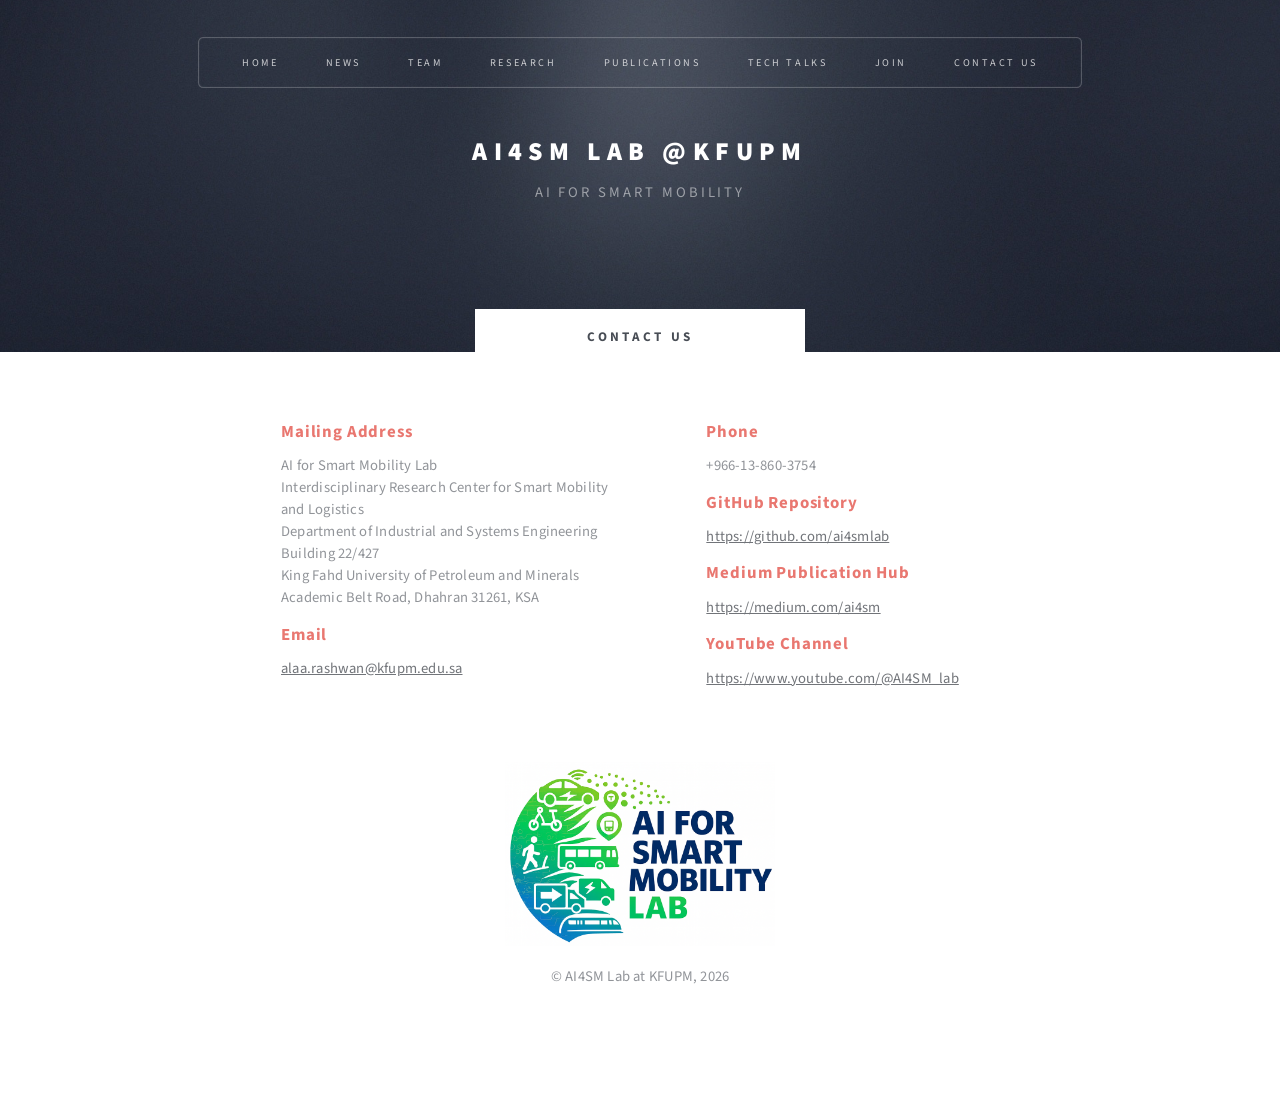
==== contact.html @ d8ec48e5 "update" ====
<!DOCTYPE HTML>
<!--
	AI for Mobility Solutions (AIMS) Lab @KFUPM
-->
<html>
	<head>
		<title>AI for Smart Mobility Lab @KFUPM</title>
		<meta charset="utf-8" />
		<meta name="viewport" content="width=device-width, initial-scale=1, user-scalable=no" />
		<link rel="stylesheet" href="assets/css/main.css" />
	</head>
	<body class="homepage is-preload">
		<div id="page-wrapper">

			<!-- Header -->
				<section id="header" class="wrapper">


					<!-- Logo -->
						<div id="logo">
							<h1><a href="index.html">AI4SM Lab @KFUPM</a></h1>
							<p>AI for Smart Mobility</p>
						</div>

					<!-- Nav -->
						<nav id="nav">
							<ul>
								<li class="current"><a href="index.html">Home</a></li>
								<li><a href="news.html">News</a></li>
								<li><a href="team.html">Team</a></li>
								<li><a href="research.html">Research</a></li>
								<!--<li><a href="facilities.html">Facilities</a></li>-->
								<li><a href="publications.html">Publications</a></li>
								<li><a href="talks.html">Tech Talks</a></li>
								<li><a href="join.html">Join</a></li>
								<li><a href="contact.html">Contact Us</a></li>
							</ul>
						</nav>

				</section>

			<!-- Information -->


<section id="intro" class="wrapper style2">
    <div class="title">Contact Us</div>

    <div class="container" style="max-width:900px;">

        <section class="feature-list small">
            <div class="row" style="margin:0; padding:0;">

                <!-- Left Column -->
                <div class="col-6 col-12-medium" style="padding:5px 15px; text-align:left;">
                    
                    <section style="margin-bottom:20px;">
                        <h3 class="icon solid fa-home"> Mailing Address</h3>
                        <p style="margin:5px 0;">
                            AI for Smart Mobility Lab<br>
                            Interdisciplinary Research Center for Smart Mobility and Logistics<br>
                            Department of Industrial and Systems Engineering<br>
                            Building 22/427<br>
                            King Fahd University of Petroleum and Minerals<br>
                            Academic Belt Road, Dhahran 31261, KSA
                        </p>
                    </section>

                    <section style="margin-bottom:20px;">
                        <h3 class="icon solid fa-envelope"> Email</h3>
                        <p style="margin:5px 0;">
                            <a href="mailto:alaa.rashwan@kfupm.edu.sa">alaa.rashwan@kfupm.edu.sa</a>
                        </p>
                    </section>


                </div>

                <!-- Right Column -->
                <div class="col-6 col-12-medium" style="padding:5px 15px; text-align:left;">

                    <section style="margin-bottom:20px;">
                        <h3 class="icon solid fa-phone"> Phone</h3>
                        <p style="margin:5px 0;">+966-13-860-3754</p>
                    </section>
                    
                    <section style="margin-bottom:20px;">
                        <h3 class="icon brands fa-github"> GitHub Repository</h3>
                        <p style="margin:5px 0;">
                            <a href="https://github.com/ai4smlab" target="_blank">https://github.com/ai4smlab</a>
                        </p>
                    </section>                    

                    <section style="margin-bottom:20px;">
                        <h3 class="icon brands fa-medium"> Medium Publication Hub</h3>
                        <p style="margin:5px 0;">
                            <a href="https://medium.com/ai4sm" target="_blank">https://medium.com/ai4sm</a>
                        </p>
                    </section>

                    <section style="margin-bottom:20px;">
                        <h3 class="icon brands fa-youtube"> YouTube Channel</h3>
                        <p style="margin:5px 0;">
                            <a href="https://www.youtube.com/@AI4SM_lab" target="_blank">https://www.youtube.com/@AI4SM_lab</a>
                        </p>
                    </section>

                </div>

            </div>
        </section>

            <footer style="margin-top:15px; text-align:center;">
                <img src="images/AI4SM_lab.png" width="30%" 
                     style="display:block; margin:0 auto 20px auto;">
                <p>&copy; AI4SM Lab at KFUPM, <script>document.write(new Date().getFullYear());</script></p>
            </footer>

    </div>
</section>





		<!-- Scripts -->
			<script src="assets/js/jquery.min.js"></script>
			<script src="assets/js/jquery.dropotron.min.js"></script>
			<script src="assets/js/browser.min.js"></script>
			<script src="assets/js/breakpoints.min.js"></script>
			<script src="assets/js/util.js"></script>
			<script src="assets/js/main.js"></script>

	</body>
</html>
---- assets/css/main.css ----
@import url("fontawesome-all.min.css");
@import url("https://fonts.googleapis.com/css?family=Source+Sans+Pro:400,400italic,700,900");

/*
	Escape Velocity by HTML5 UP
	html5up.net | @ajlkn
	Free for personal and commercial use under the CCA 3.0 license (html5up.net/license)
*/

html, body, div, span, applet, object,
iframe, h1, h2, h3, h4, h5, h6, p, blockquote,
pre, a, abbr, acronym, address, big, cite,
code, del, dfn, em, img, ins, kbd, q, s, samp,
small, strike, strong, sub, sup, tt, var, b,
u, i, center, dl, dt, dd, ol, ul, li, fieldset,
form, label, legend, table, caption, tbody,
tfoot, thead, tr, th, td, article, aside,
canvas, details, embed, figure, figcaption,
footer, header, hgroup, menu, nav, output, ruby,
section, summary, time, mark, audio, video {
	margin: 0;
	padding: 0;
	border: 0;
	font-size: 100%;
	font: inherit;
	vertical-align: baseline;}

article, aside, details, figcaption, figure,
footer, header, hgroup, menu, nav, section {
	display: block;}

body {
	line-height: 1;
}

ol, ul {
	list-style: none;
}

blockquote, q {
	quotes: none;
}

	blockquote:before, blockquote:after, q:before, q:after {
		content: '';
		content: none;
	}

table {
	border-collapse: collapse;
	border-spacing: 0;
}

body {
	-webkit-text-size-adjust: none;
}

mark {
	background-color: transparent;
	color: inherit;
}

input::-moz-focus-inner {
	border: 0;
	padding: 0;
}

input, select, textarea {
	-moz-appearance: none;
	-webkit-appearance: none;
	-ms-appearance: none;
	appearance: none;
}

/* Basic */

	@-ms-viewport {
		width: device-width;
	}

	html {
		box-sizing: border-box;
	}

	*, *:before, *:after {
		box-sizing: inherit;
	}

	body.is-preload *, body.is-preload *:before, body.is-preload *:after {
		-moz-animation: none !important;
		-webkit-animation: none !important;
		-ms-animation: none !important;
		animation: none !important;
		-moz-transition: none !important;
		-webkit-transition: none !important;
		-ms-transition: none !important;
		transition: none !important;
	}

	body, input, textarea, select {
		font-family: 'Source Sans Pro', sans-serif;
		font-weight: 400;
		color: #919499;
		font-size: 14pt;
		line-height: 1.75em;
		letter-spacing: 0.025em;
	}

	h1, h2, h3, h4, h5, h6 {
		font-weight: 700;
		color: #484d55;
	}

		h1 a, h2 a, h3 a, h4 a, h5 a, h6 a {
			color: inherit;
			text-decoration: none;
		}

	a {
		-moz-transition: color .25s ease-in-out;
		-webkit-transition: color .25s ease-in-out;
		-ms-transition: color .25s ease-in-out;
		transition: color .25s ease-in-out;
		text-decoration: underline;
		color: #717479;
	}

		a:hover {
			text-decoration: none;
		}

	strong, b {
		font-weight: 700;
		color: #484d55;
	}

	blockquote {
		border-left: solid 0.5em #ddd;
		padding: 1em 0 1em 2em;
		font-style: italic;
	}

	em, i {
		font-style: italic;
	}

	hr {
		border: 0;
		border-top: solid 1px #ddd;
		margin: 2em 0 2em 0;
	}

	sub {
		position: relative;
		top: 0.5em;
		font-size: 0.8em;
	}

	sup {
		position: relative;
		top: -0.5em;
		font-size: 0.8em;
	}

	.nobr {
		white-space: nowrap;
	}

	br.clear {
		clear: both;
	}

	p, ul, ol, dl, table, blockquote, form {
		margin-bottom: 2em;
	}

/* Container */

	.container {
		margin: 0 auto;
		max-width: 100%;
		width: 68em;
	}

		@media screen and (max-width: 1680px) {

			.container {
				width: 70em;
			}

		}

		@media screen and (max-width: 1280px) {

			.container {
				width: calc(100% - 100px);
			}

		}

		@media screen and (max-width: 980px) {

			.container {
				width: calc(100% - 100px);
			}

		}

		@media screen and (max-width: 736px) {

			.container {
				width: calc(100% - 40px);
			}

		}

/* Row */

	.row {
		display: flex;
		flex-wrap: wrap;
		box-sizing: border-box;
		align-items: stretch;
	}

		.row > * {
			box-sizing: border-box;
		}

		.row.gtr-uniform > * > :last-child {
			margin-bottom: 0;
		}

		.row.aln-left {
			justify-content: flex-start;
		}

		.row.aln-center {
			justify-content: center;
		}

		.row.aln-right {
			justify-content: flex-end;
		}

		.row.aln-top {
			align-items: flex-start;
		}

		.row.aln-middle {
			align-items: center;
		}

		.row.aln-bottom {
			align-items: flex-end;
		}

		.row > .imp {
			order: -1;
		}

		.row > .col-1 {
			width: 8.33333%;
		}

		.row > .off-1 {
			margin-left: 8.33333%;
		}

		.row > .col-2 {
			width: 16.66667%;
		}

		.row > .off-2 {
			margin-left: 16.66667%;
		}

		.row > .col-3 {
			width: 25%;
		}

		.row > .off-3 {
			margin-left: 25%;
		}

		.row > .col-4 {
			width: 33.33333%;
		}

		.row > .off-4 {
			margin-left: 33.33333%;
		}

		.row > .col-5 {
			width: 41.66667%;
		}

		.row > .off-5 {
			margin-left: 41.66667%;
		}

		.row > .col-6 {
			width: 50%;
		}

		.row > .off-6 {
			margin-left: 50%;
		}

		.row > .col-7 {
			width: 58.33333%;
		}

		.row > .off-7 {
			margin-left: 58.33333%;
		}

		.row > .col-8 {
			width: 66.66667%;
		}

		.row > .off-8 {
			margin-left: 66.66667%;
		}

		.row > .col-9 {
			width: 75%;
		}

		.row > .off-9 {
			margin-left: 75%;
		}

		.row > .col-10 {
			width: 83.33333%;
		}

		.row > .off-10 {
			margin-left: 83.33333%;
		}

		.row > .col-11 {
			width: 91.66667%;
		}

		.row > .off-11 {
			margin-left: 91.66667%;
		}

		.row > .col-12 {
			width: 100%;
		}

		.row > .off-12 {
			margin-left: 100%;
		}

		.row.gtr-0 {
			margin-top: 0px;
			margin-left: 0px;
		}

			.row.gtr-0 > * {
				padding: 0px 0 0 0px;
			}

			.row.gtr-0.gtr-uniform {
				margin-top: 0px;
			}

				.row.gtr-0.gtr-uniform > * {
					padding-top: 0px;
				}

		.row.gtr-25 {
			margin-top: -12.5px;
			margin-left: -12.5px;
		}

			.row.gtr-25 > * {
				padding: 12.5px 0 0 12.5px;
			}

			.row.gtr-25.gtr-uniform {
				margin-top: -12.5px;
			}

				.row.gtr-25.gtr-uniform > * {
					padding-top: 12.5px;
				}

		.row.gtr-50 {
			margin-top: -25px;
			margin-left: -25px;
		}

			.row.gtr-50 > * {
				padding: 25px 0 0 25px;
			}

			.row.gtr-50.gtr-uniform {
				margin-top: -25px;
			}

				.row.gtr-50.gtr-uniform > * {
					padding-top: 25px;
				}

		.row {
			margin-top: -50px;
			margin-left: -50px;
		}

			.row > * {
				padding: 50px 0 0 50px;
			}

			.row.gtr-uniform {
				margin-top: -50px;
			}

				.row.gtr-uniform > * {
					padding-top: 50px;
				}

		.row.gtr-150 {
			margin-top: -75px;
			margin-left: -75px;
		}

			.row.gtr-150 > * {
				padding: 75px 0 0 75px;
			}

			.row.gtr-150.gtr-uniform {
				margin-top: -75px;
			}

				.row.gtr-150.gtr-uniform > * {
					padding-top: 75px;
				}

		.row.gtr-200 {
			margin-top: -100px;
			margin-left: -100px;
		}

			.row.gtr-200 > * {
				padding: 100px 0 0 100px;
			}

			.row.gtr-200.gtr-uniform {
				margin-top: -100px;
			}

				.row.gtr-200.gtr-uniform > * {
					padding-top: 100px;
				}

		@media screen and (max-width: 1680px) {

			.row {
				display: flex;
				flex-wrap: wrap;
				box-sizing: border-box;
				align-items: stretch;
			}

				.row > * {
					box-sizing: border-box;
				}

				.row.gtr-uniform > * > :last-child {
					margin-bottom: 0;
				}

				.row.aln-left {
					justify-content: flex-start;
				}

				.row.aln-center {
					justify-content: center;
				}

				.row.aln-right {
					justify-content: flex-end;
				}

				.row.aln-top {
					align-items: flex-start;
				}

				.row.aln-middle {
					align-items: center;
				}

				.row.aln-bottom {
					align-items: flex-end;
				}

				.row > .imp-xlarge {
					order: -1;
				}

				.row > .col-1-xlarge {
					width: 8.33333%;
				}

				.row > .off-1-xlarge {
					margin-left: 8.33333%;
				}

				.row > .col-2-xlarge {
					width: 16.66667%;
				}

				.row > .off-2-xlarge {
					margin-left: 16.66667%;
				}

				.row > .col-3-xlarge {
					width: 25%;
				}

				.row > .off-3-xlarge {
					margin-left: 25%;
				}

				.row > .col-4-xlarge {
					width: 33.33333%;
				}

				.row > .off-4-xlarge {
					margin-left: 33.33333%;
				}

				.row > .col-5-xlarge {
					width: 41.66667%;
				}

				.row > .off-5-xlarge {
					margin-left: 41.66667%;
				}

				.row > .col-6-xlarge {
					width: 50%;
				}

				.row > .off-6-xlarge {
					margin-left: 50%;
				}

				.row > .col-7-xlarge {
					width: 58.33333%;
				}

				.row > .off-7-xlarge {
					margin-left: 58.33333%;
				}

				.row > .col-8-xlarge {
					width: 66.66667%;
				}

				.row > .off-8-xlarge {
					margin-left: 66.66667%;
				}

				.row > .col-9-xlarge {
					width: 75%;
				}

				.row > .off-9-xlarge {
					margin-left: 75%;
				}

				.row > .col-10-xlarge {
					width: 83.33333%;
				}

				.row > .off-10-xlarge {
					margin-left: 83.33333%;
				}

				.row > .col-11-xlarge {
					width: 91.66667%;
				}

				.row > .off-11-xlarge {
					margin-left: 91.66667%;
				}

				.row > .col-12-xlarge {
					width: 100%;
				}

				.row > .off-12-xlarge {
					margin-left: 100%;
				}

				.row.gtr-0 {
					margin-top: 0px;
					margin-left: 0px;
				}

					.row.gtr-0 > * {
						padding: 0px 0 0 0px;
					}

					.row.gtr-0.gtr-uniform {
						margin-top: 0px;
					}

						.row.gtr-0.gtr-uniform > * {
							padding-top: 0px;
						}

				.row.gtr-25 {
					margin-top: -12.5px;
					margin-left: -12.5px;
				}

					.row.gtr-25 > * {
						padding: 12.5px 0 0 12.5px;
					}

					.row.gtr-25.gtr-uniform {
						margin-top: -12.5px;
					}

						.row.gtr-25.gtr-uniform > * {
							padding-top: 12.5px;
						}

				.row.gtr-50 {
					margin-top: -25px;
					margin-left: -25px;
				}

					.row.gtr-50 > * {
						padding: 25px 0 0 25px;
					}

					.row.gtr-50.gtr-uniform {
						margin-top: -25px;
					}

						.row.gtr-50.gtr-uniform > * {
							padding-top: 25px;
						}

				.row {
					margin-top: -50px;
					margin-left: -50px;
				}

					.row > * {
						padding: 50px 0 0 50px;
					}

					.row.gtr-uniform {
						margin-top: -50px;
					}

						.row.gtr-uniform > * {
							padding-top: 50px;
						}

				.row.gtr-150 {
					margin-top: -75px;
					margin-left: -75px;
				}

					.row.gtr-150 > * {
						padding: 75px 0 0 75px;
					}

					.row.gtr-150.gtr-uniform {
						margin-top: -75px;
					}

						.row.gtr-150.gtr-uniform > * {
							padding-top: 75px;
						}

				.row.gtr-200 {
					margin-top: -100px;
					margin-left: -100px;
				}

					.row.gtr-200 > * {
						padding: 100px 0 0 100px;
					}

					.row.gtr-200.gtr-uniform {
						margin-top: -100px;
					}

						.row.gtr-200.gtr-uniform > * {
							padding-top: 100px;
						}

		}

		@media screen and (max-width: 1280px) {

			.row {
				display: flex;
				flex-wrap: wrap;
				box-sizing: border-box;
				align-items: stretch;
			}

				.row > * {
					box-sizing: border-box;
				}

				.row.gtr-uniform > * > :last-child {
					margin-bottom: 0;
				}

				.row.aln-left {
					justify-content: flex-start;
				}

				.row.aln-center {
					justify-content: center;
				}

				.row.aln-right {
					justify-content: flex-end;
				}

				.row.aln-top {
					align-items: flex-start;
				}

				.row.aln-middle {
					align-items: center;
				}

				.row.aln-bottom {
					align-items: flex-end;
				}

				.row > .imp-large {
					order: -1;
				}

				.row > .col-1-large {
					width: 8.33333%;
				}

				.row > .off-1-large {
					margin-left: 8.33333%;
				}

				.row > .col-2-large {
					width: 16.66667%;
				}

				.row > .off-2-large {
					margin-left: 16.66667%;
				}

				.row > .col-3-large {
					width: 25%;
				}

				.row > .off-3-large {
					margin-left: 25%;
				}

				.row > .col-4-large {
					width: 33.33333%;
				}

				.row > .off-4-large {
					margin-left: 33.33333%;
				}

				.row > .col-5-large {
					width: 41.66667%;
				}

				.row > .off-5-large {
					margin-left: 41.66667%;
				}

				.row > .col-6-large {
					width: 50%;
				}

				.row > .off-6-large {
					margin-left: 50%;
				}

				.row > .col-7-large {
					width: 58.33333%;
				}

				.row > .off-7-large {
					margin-left: 58.33333%;
				}

				.row > .col-8-large {
					width: 66.66667%;
				}

				.row > .off-8-large {
					margin-left: 66.66667%;
				}

				.row > .col-9-large {
					width: 75%;
				}

				.row > .off-9-large {
					margin-left: 75%;
				}

				.row > .col-10-large {
					width: 83.33333%;
				}

				.row > .off-10-large {
					margin-left: 83.33333%;
				}

				.row > .col-11-large {
					width: 91.66667%;
				}

				.row > .off-11-large {
					margin-left: 91.66667%;
				}

				.row > .col-12-large {
					width: 100%;
				}

				.row > .off-12-large {
					margin-left: 100%;
				}

				.row.gtr-0 {
					margin-top: 0px;
					margin-left: 0px;
				}

					.row.gtr-0 > * {
						padding: 0px 0 0 0px;
					}

					.row.gtr-0.gtr-uniform {
						margin-top: 0px;
					}

						.row.gtr-0.gtr-uniform > * {
							padding-top: 0px;
						}

				.row.gtr-25 {
					margin-top: -8.75px;
					margin-left: -8.75px;
				}

					.row.gtr-25 > * {
						padding: 8.75px 0 0 8.75px;
					}

					.row.gtr-25.gtr-uniform {
						margin-top: -8.75px;
					}

						.row.gtr-25.gtr-uniform > * {
							padding-top: 8.75px;
						}

				.row.gtr-50 {
					margin-top: -17.5px;
					margin-left: -17.5px;
				}

					.row.gtr-50 > * {
						padding: 17.5px 0 0 17.5px;
					}

					.row.gtr-50.gtr-uniform {
						margin-top: -17.5px;
					}

						.row.gtr-50.gtr-uniform > * {
							padding-top: 17.5px;
						}

				.row {
					margin-top: -35px;
					margin-left: -35px;
				}

					.row > * {
						padding: 35px 0 0 35px;
					}

					.row.gtr-uniform {
						margin-top: -35px;
					}

						.row.gtr-uniform > * {
							padding-top: 35px;
						}

				.row.gtr-150 {
					margin-top: -52.5px;
					margin-left: -52.5px;
				}

					.row.gtr-150 > * {
						padding: 52.5px 0 0 52.5px;
					}

					.row.gtr-150.gtr-uniform {
						margin-top: -52.5px;
					}

						.row.gtr-150.gtr-uniform > * {
							padding-top: 52.5px;
						}

				.row.gtr-200 {
					margin-top: -70px;
					margin-left: -70px;
				}

					.row.gtr-200 > * {
						padding: 70px 0 0 70px;
					}

					.row.gtr-200.gtr-uniform {
						margin-top: -70px;
					}

						.row.gtr-200.gtr-uniform > * {
							padding-top: 70px;
						}

		}

		@media screen and (max-width: 980px) {

			.row {
				display: flex;
				flex-wrap: wrap;
				box-sizing: border-box;
				align-items: stretch;
			}

				.row > * {
					box-sizing: border-box;
				}

				.row.gtr-uniform > * > :last-child {
					margin-bottom: 0;
				}

				.row.aln-left {
					justify-content: flex-start;
				}

				.row.aln-center {
					justify-content: center;
				}

				.row.aln-right {
					justify-content: flex-end;
				}

				.row.aln-top {
					align-items: flex-start;
				}

				.row.aln-middle {
					align-items: center;
				}

				.row.aln-bottom {
					align-items: flex-end;
				}

				.row > .imp-medium {
					order: -1;
				}

				.row > .col-1-medium {
					width: 8.33333%;
				}

				.row > .off-1-medium {
					margin-left: 8.33333%;
				}

				.row > .col-2-medium {
					width: 16.66667%;
				}

				.row > .off-2-medium {
					margin-left: 16.66667%;
				}

				.row > .col-3-medium {
					width: 25%;
				}

				.row > .off-3-medium {
					margin-left: 25%;
				}

				.row > .col-4-medium {
					width: 33.33333%;
				}

				.row > .off-4-medium {
					margin-left: 33.33333%;
				}

				.row > .col-5-medium {
					width: 41.66667%;
				}

				.row > .off-5-medium {
					margin-left: 41.66667%;
				}

				.row > .col-6-medium {
					width: 50%;
				}

				.row > .off-6-medium {
					margin-left: 50%;
				}

				.row > .col-7-medium {
					width: 58.33333%;
				}

				.row > .off-7-medium {
					margin-left: 58.33333%;
				}

				.row > .col-8-medium {
					width: 66.66667%;
				}

				.row > .off-8-medium {
					margin-left: 66.66667%;
				}

				.row > .col-9-medium {
					width: 75%;
				}

				.row > .off-9-medium {
					margin-left: 75%;
				}

				.row > .col-10-medium {
					width: 83.33333%;
				}

				.row > .off-10-medium {
					margin-left: 83.33333%;
				}

				.row > .col-11-medium {
					width: 91.66667%;
				}

				.row > .off-11-medium {
					margin-left: 91.66667%;
				}

				.row > .col-12-medium {
					width: 100%;
				}

				.row > .off-12-medium {
					margin-left: 100%;
				}

				.row.gtr-0 {
					margin-top: 0px;
					margin-left: 0px;
				}

					.row.gtr-0 > * {
						padding: 0px 0 0 0px;
					}

					.row.gtr-0.gtr-uniform {
						margin-top: 0px;
					}

						.row.gtr-0.gtr-uniform > * {
							padding-top: 0px;
						}

				.row.gtr-25 {
					margin-top: -12.5px;
					margin-left: -12.5px;
				}

					.row.gtr-25 > * {
						padding: 12.5px 0 0 12.5px;
					}

					.row.gtr-25.gtr-uniform {
						margin-top: -12.5px;
					}

						.row.gtr-25.gtr-uniform > * {
							padding-top: 12.5px;
						}

				.row.gtr-50 {
					margin-top: -25px;
					margin-left: -25px;
				}

					.row.gtr-50 > * {
						padding: 25px 0 0 25px;
					}

					.row.gtr-50.gtr-uniform {
						margin-top: -25px;
					}

						.row.gtr-50.gtr-uniform > * {
							padding-top: 25px;
						}

				.row {
					margin-top: -50px;
					margin-left: -50px;
				}

					.row > * {
						padding: 50px 0 0 50px;
					}

					.row.gtr-uniform {
						margin-top: -50px;
					}

						.row.gtr-uniform > * {
							padding-top: 50px;
						}

				.row.gtr-150 {
					margin-top: -75px;
					margin-left: -75px;
				}

					.row.gtr-150 > * {
						padding: 75px 0 0 75px;
					}

					.row.gtr-150.gtr-uniform {
						margin-top: -75px;
					}

						.row.gtr-150.gtr-uniform > * {
							padding-top: 75px;
						}

				.row.gtr-200 {
					margin-top: -100px;
					margin-left: -100px;
				}

					.row.gtr-200 > * {
						padding: 100px 0 0 100px;
					}

					.row.gtr-200.gtr-uniform {
						margin-top: -100px;
					}

						.row.gtr-200.gtr-uniform > * {
							padding-top: 100px;
						}

		}

		@media screen and (max-width: 736px) {

			.row {
				display: flex;
				flex-wrap: wrap;
				box-sizing: border-box;
				align-items: stretch;
			}

				.row > * {
					box-sizing: border-box;
				}

				.row.gtr-uniform > * > :last-child {
					margin-bottom: 0;
				}

				.row.aln-left {
					justify-content: flex-start;
				}

				.row.aln-center {
					justify-content: center;
				}

				.row.aln-right {
					justify-content: flex-end;
				}

				.row.aln-top {
					align-items: flex-start;
				}

				.row.aln-middle {
					align-items: center;
				}

				.row.aln-bottom {
					align-items: flex-end;
				}

				.row > .imp-small {
					order: -1;
				}

				.row > .col-1-small {
					width: 8.33333%;
				}

				.row > .off-1-small {
					margin-left: 8.33333%;
				}

				.row > .col-2-small {
					width: 16.66667%;
				}

				.row > .off-2-small {
					margin-left: 16.66667%;
				}

				.row > .col-3-small {
					width: 25%;
				}

				.row > .off-3-small {
					margin-left: 25%;
				}

				.row > .col-4-small {
					width: 33.33333%;
				}

				.row > .off-4-small {
					margin-left: 33.33333%;
				}

				.row > .col-5-small {
					width: 41.66667%;
				}

				.row > .off-5-small {
					margin-left: 41.66667%;
				}

				.row > .col-6-small {
					width: 50%;
				}

				.row > .off-6-small {
					margin-left: 50%;
				}

				.row > .col-7-small {
					width: 58.33333%;
				}

				.row > .off-7-small {
					margin-left: 58.33333%;
				}

				.row > .col-8-small {
					width: 66.66667%;
				}

				.row > .off-8-small {
					margin-left: 66.66667%;
				}

				.row > .col-9-small {
					width: 75%;
				}

				.row > .off-9-small {
					margin-left: 75%;
				}

				.row > .col-10-small {
					width: 83.33333%;
				}

				.row > .off-10-small {
					margin-left: 83.33333%;
				}

				.row > .col-11-small {
					width: 91.66667%;
				}

				.row > .off-11-small {
					margin-left: 91.66667%;
				}

				.row > .col-12-small {
					width: 100%;
				}

				.row > .off-12-small {
					margin-left: 100%;
				}

				.row.gtr-0 {
					margin-top: 0px;
					margin-left: 0px;
				}

					.row.gtr-0 > * {
						padding: 0px 0 0 0px;
					}

					.row.gtr-0.gtr-uniform {
						margin-top: 0px;
					}

						.row.gtr-0.gtr-uniform > * {
							padding-top: 0px;
						}

				.row.gtr-25 {
					margin-top: -7.5px;
					margin-left: -7.5px;
				}

					.row.gtr-25 > * {
						padding: 7.5px 0 0 7.5px;
					}

					.row.gtr-25.gtr-uniform {
						margin-top: -7.5px;
					}

						.row.gtr-25.gtr-uniform > * {
							padding-top: 7.5px;
						}

				.row.gtr-50 {
					margin-top: -15px;
					margin-left: -15px;
				}

					.row.gtr-50 > * {
						padding: 15px 0 0 15px;
					}

					.row.gtr-50.gtr-uniform {
						margin-top: -15px;
					}

						.row.gtr-50.gtr-uniform > * {
							padding-top: 15px;
						}

				.row {
					margin-top: -30px;
					margin-left: -30px;
				}

					.row > * {
						padding: 30px 0 0 30px;
					}

					.row.gtr-uniform {
						margin-top: -30px;
					}

						.row.gtr-uniform > * {
							padding-top: 30px;
						}

				.row.gtr-150 {
					margin-top: -45px;
					margin-left: -45px;
				}

					.row.gtr-150 > * {
						padding: 45px 0 0 45px;
					}

					.row.gtr-150.gtr-uniform {
						margin-top: -45px;
					}

						.row.gtr-150.gtr-uniform > * {
							padding-top: 45px;
						}

				.row.gtr-200 {
					margin-top: -60px;
					margin-left: -60px;
				}

					.row.gtr-200 > * {
						padding: 60px 0 0 60px;
					}

					.row.gtr-200.gtr-uniform {
						margin-top: -60px;
					}

						.row.gtr-200.gtr-uniform > * {
							padding-top: 60px;
						}

		}

/* Section/Article */

	section,
	article {
		margin: 0 0 4em 0;
	}

	section > :last-child,
	article > :last-child,
	section:last-child,
	article:last-child {
		margin-bottom: 0;
	}

	header.style1 {
		text-align: center;
		padding: 3em 0 3em 0;
	}

		header.style1 h2 {
			font-weight: 700;
			font-size: 2em;
			letter-spacing: 0.075em;
			line-height: 1.5em;
		}

		header.style1 p {
			color: #b1b4b9;
			display: block;
			margin: 1.15em 0 0 0;
			font-size: 1.3em;
			letter-spacing: 0.075em;
			line-height: 1.5em;
		}

/* Table */

	table {
		width: 100%;
	}

		table.default {
			width: 100%;
		}

			table.default tbody tr:nth-child(2n+2) {
				background: #f4f4f4;
			}

			table.default td {
				padding: 0.5em 1em 0.5em 1em;
			}

			table.default th {
				text-align: left;
				font-weight: 400;
				padding: 0.5em 1em 0.5em 1em;
			}

			table.default thead {
				background: #484d55;
				color: #fff;
			}

			table.default tfoot {
				background: #eee;
			}

/* Form */

	form label {
		display: block;
		font-weight: 700;
		color: #484d55;
		margin: 0.25em 0 0.5em 0;
	}

	form input[type="text"],
	form input[type="email"],
	form input[type="password"],
	form select,
	form textarea {
		-moz-transition: all .25s ease-in-out;
		-webkit-transition: all .25s ease-in-out;
		-ms-transition: all .25s ease-in-out;
		transition: all .25s ease-in-out;
		-webkit-appearance: none;
		display: block;
		border: 0;
		background: #eee;
		box-shadow: inset 0px 0px 1px 0px #a0a1a7;
		border-radius: 0.35em;
		width: 100%;
		padding: 0.75em 1em 0.75em 1em;
	}

		form input[type="text"]:focus,
		form input[type="email"]:focus,
		form input[type="password"]:focus,
		form select:focus,
		form textarea:focus {
			background: #f8f8f8;
		}

	form input[type="text"],
	form input[type="email"]
	input[type="password"] {
		line-height: 1em;
	}

	form select {
		line-height: 1em;
	}

	form textarea {
		min-height: 8em;
	}

	form ul.actions {
		margin-top: 0;
	}

	form ::-webkit-input-placeholder {
		color: #555 !important;
		font-style: italic;
		line-height: 1.35em;
	}

	form :-moz-placeholder {
		color: #555 !important;
		font-style: italic;
	}

	form ::-moz-placeholder {
		color: #555 !important;
		font-style: italic;
	}

	form :-ms-input-placeholder {
		color: #555 !important;
		font-style: italic;
	}

	form ::-moz-focus-inner {
		border: 0;
	}

/* Image */

	.image {
		display: inline-block;
	}

		.image img {
			display: block;
			width: 100%;
		}

		.image.fit {
			display: block;
			width: 100%;
		}

		.image.left {
			float: left;
			margin: 0 2em 2em 0;
		}

		.image.centered {
			display: block;
			margin: 0 0 2em 0;
		}

			.image.centered img {
				margin: 0 auto;
				width: auto;
			}

		.image.featured {
			display: block;
			width: 100%;
			margin: 0 0 2em 0;
		}

/* Button */

	input[type="button"],
	input[type="submit"],
	input[type="reset"],
	button,
	.button {
		-moz-transition: all .25s ease-in-out;
		-webkit-transition: all .25s ease-in-out;
		-ms-transition: all .25s ease-in-out;
		transition: all .25s ease-in-out;
		display: inline-block;
		background: #444;
		text-align: center;
		text-transform: uppercase;
		font-weight: 700;
		letter-spacing: 0.25em;
		text-decoration: none;
		border-radius: 0.35em;
		border: 0;
		outline: 0;
		cursor: pointer;
		padding: 0 2.25em 0 2.25em;
		font-size: 0.9em;
		min-width: 12em;
		height: 4em;
		line-height: 4em;
	}

		input[type="button"]:hover,
		input[type="submit"]:hover,
		input[type="reset"]:hover,
		button:hover,
		.button:hover {
			background-color: #f98780;
		}

		input[type="button"].large,
		input[type="submit"].large,
		input[type="reset"].large,
		button.large,
		.button.large {
			font-size: 1em;
			min-width: 14em;
		}

		input[type="button"].style1,
		input[type="submit"].style1,
		input[type="reset"].style1,
		button.style1,
		.button.style1 {
			background: #e97770 url("images/overlay.png");
			color: #fff;
		}

			input[type="button"].style1:hover,
			input[type="submit"].style1:hover,
			input[type="reset"].style1:hover,
			button.style1:hover,
			.button.style1:hover {
				background-color: #f98780;
			}

			input[type="button"].style1:active,
			input[type="submit"].style1:active,
			input[type="reset"].style1:active,
			button.style1:active,
			.button.style1:active {
				background-color: #d96760;
			}

		input[type="button"].style2,
		input[type="submit"].style2,
		input[type="reset"].style2,
		button.style2,
		.button.style2 {
			background: none;
			color: #606167;
			box-shadow: inset 0px 0px 2px 0px #a0a1a7;
		}

			input[type="button"].style2:hover,
			input[type="submit"].style2:hover,
			input[type="reset"].style2:hover,
			button.style2:hover,
			.button.style2:hover {
				box-shadow: inset 0px 0px 2px 0px #606167;
			}

			input[type="button"].style2:active,
			input[type="submit"].style2:active,
			input[type="reset"].style2:active,
			button.style2:active,
			.button.style2:active {
				box-shadow: inset 0px 0px 2px 0px #202127;
			}

		input[type="button"].style3,
		input[type="submit"].style3,
		input[type="reset"].style3,
		button.style3,
		.button.style3 {
			background: #2f333b url("images/overlay.png");
			color: #fff;
		}

			input[type="button"].style3:hover,
			input[type="submit"].style3:hover,
			input[type="reset"].style3:hover,
			button.style3:hover,
			.button.style3:hover {
				background-color: #3f434b;
			}

			input[type="button"].style3:active,
			input[type="submit"].style3:active,
			input[type="reset"].style3:active,
			button.style3:active,
			.button.style3:active {
				background-color: #1f232b;
			}

/* List */

	ul {
		list-style: disc;
		padding-left: 1em;
	}

		ul li {
			padding-left: 0.5em;
		}

		ul.style2 {
			list-style: none;
			padding-left: 0;
		}

			ul.style2 li {
				border-top: solid 1px #eee;
				padding: 1.5em 0 0 0;
				margin: 1.5em 0 0 0;
			}

				ul.style2 li:first-child {
					border-top: 0;
					padding-top: 0;
					margin-top: 0;
				}

		ul.style3 {
			list-style: none;
			padding-left: 0;
		}

			ul.style3 li {
				border-top: solid 1px #eee;
				padding: 0.5em 0 0 0;
				margin: 0.5em 0 0 0;
			}

				ul.style3 li:first-child {
					border-top: 0;
					padding-top: 0;
					margin-top: 0;
				}

	ol {
		list-style: decimal;
		padding-left: 1.25em;
	}

		ol li {
			padding-left: 0.25em;
		}

/* Actions */

	ul.actions {
		list-style: none;
		padding-left: 0;
		margin: 3em 0 0 0;
	}

		ul.actions li {
			display: inline-block;
			margin: 0 0.75em 0 0.75em;
			padding-left: 0;
		}

			ul.actions li:first-child {
				margin-left: 0;
			}

			ul.actions li:last-child {
				margin-right: 0;
			}

		ul.actions.special {
			text-align: center;
		}

/* Feature List */

	.feature-list {
		max-width: 58em;
		margin-left: auto;
		margin-right: auto;
		position: relative;
		top: 0.75em;
	}

		.feature-list section {
			border-top: solid 1px #eee;
			padding-top: 3em;
			padding-left: 5em;
			position: relative;
		}

		@media screen and (min-width: 981px) {

			.feature-list > .row > :nth-child(-n + 2) > section {
				border-top: 0;
				padding-top: 0;
			}

		}

		.feature-list h3 {
			color: #e97770 !important;
			margin: -0.35em 0 0.75em 0;
			font-size: 1.15em;
			letter-spacing: 0.05em;
		}

			.feature-list h3:before {
				display: block;
				color: #fff;
				background: #2f333b url("images/overlay.png");
				border-radius: 2.5em;
				text-align: center;
				width: 2.5em;
				height: 2.5em;
				line-height: 2.5em;
				margin-right: 0.75em;
				position: absolute;
				left: 0;
				margin-top: -0.5em;
			}

		.feature-list.small section {
			padding-left: 3.5em;
		}

		.feature-list.small h3:before {
			font-size: 0.8em;
		}

/* Icons */

	.icon {
		text-decoration: none;
		text-decoration: none;
	}

		.icon:before {
			-moz-osx-font-smoothing: grayscale;
			-webkit-font-smoothing: antialiased;
			display: inline-block;
			font-style: normal;
			font-variant: normal;
			text-rendering: auto;
			line-height: 1;
			text-transform: none !important;
			font-family: 'Font Awesome 5 Free';
			font-weight: 400;
		}

		.icon:before {
			line-height: inherit;
			font-size: 1.25em;
		}

		.icon > .label {
			display: none;
		}

		.icon.solid:before {
			font-weight: 900;
		}

		.icon.brands:before {
			font-family: 'Font Awesome 5 Brands';
		}

/* Box */

	.box header {
		margin: 0 0 1.5em 0;
	}

		.box header.style1 {
			position: relative;
			margin: -0.5em 0 0 0;
			padding-top: 0;
		}

	.box h2 {
		margin: 0 0 0.75em 0;
		font-size: 1.15em;
		letter-spacing: 0.05em;
	}

	.box h3 {
		margin: 0 0 0.5em 0;
		font-size: 1em;
		font-weight: 600;
		letter-spacing: 0.05em;
	}

	.box.post-excerpt .image.left {
		position: relative;
		top: 0.5em;
		width: 5em;
	}

	.box.post-excerpt h3, .box.post-excerpt p {
		margin-left: 7em;
	}

/* Wrapper */

	.wrapper {
		position: relative;
		padding: 6em 0 9em 0;
	}

		.wrapper .title {
			position: absolute;
			top: 0;
			left: 50%;
			text-align: center;
			text-transform: uppercase;
			display: block;
			font-weight: 700;
			letter-spacing: 0.25em;
			font-size: 0.9em;
			width: 25em;
			height: 3.25em;
			top: -3.25em;
			line-height: 3.25em;
			margin-bottom: -3.25em;
			margin-left: -12.5em;
			padding-top: 0.5em;
		}

			.wrapper .title:before {
				content: '';
				position: absolute;
				bottom: -38px;
				left: -35px;
				width: 35px;
				height: 38px;
				background: url("images/shadow.png");
			}

			.wrapper .title:after {
				-moz-transform: scaleX(-1);
				-webkit-transform: scaleX(-1);
				-ms-transform: scaleX(-1);
				transform: scaleX(-1);
				content: '';
				position: absolute;
				bottom: -38px;
				right: -35px;
				width: 35px;
				height: 38px;
				background: url("images/shadow.png");
			}

		.wrapper.style1 {
			background: #e97770 url("images/overlay.png");
			color: #eee;
			color: rgba(255, 255, 255, 0.75);
		}

			.wrapper.style1 .title {
				background: #e97770 url("images/overlay.png");
				color: #fff;
			}

			.wrapper.style1 h1, .wrapper.style1 h2, .wrapper.style1 h3, .wrapper.style1 h4, .wrapper.style1 h5, .wrapper.style1 h6, .wrapper.style1 strong, .wrapper.style1 b, .wrapper.style1 a {
				color: #fff;
			}

		.wrapper.style2 {
			background: #fff;
		}

			.wrapper.style2 .title {
				background: #fff;
				color: #484d55;
			}

		.wrapper.style3 {
			background: #f3f3f3 url("images/overlay.png");
		}

			.wrapper.style3 .title {
				background: #f3f3f3 url("images/overlay.png");
				color: #484d55;
			}

			.wrapper.style3 .image {
				border: solid 10px #fff;
			}

/* Page Wrapper */

	#page-wrapper > section {
		margin-bottom: 0;
	}

/* Header */

	#header {
		display: -moz-flex;
		display: -webkit-flex;
		display: -ms-flex;
		display: flex;
		-moz-align-items: center;
		-webkit-align-items: center;
		-ms-align-items: center;
		align-items: center;
		-moz-justify-content: center;
		-webkit-justify-content: center;
		-ms-justify-content: center;
		justify-content: center;
		position: relative;
		height: 24em;
		background: url("../../images/banner.jpg") center center;
		background-size: cover;
		padding: 0;
	}

		#header:before {
			content: '';
			position: absolute;
			top: 0;
			left: 0;
			width: 100%;
			height: 100%;
			background: url("images/overlay.png");
		}

		.homepage #header {
			height: 24em;
		}

/* Logo */

	#logo {
		width: 100%;
		text-align: center;
		position: relative;

	}

		#logo h1 {
			font-weight: 900;
			text-transform: uppercase;
			color: #fff;
			font-size: 2em;
			letter-spacing: 0.25em;
		}

		#logo p {
			color: #eee;
			color: rgba(255, 255, 255, 0.5);
			text-transform: uppercase;
			margin: 1.25em 0 0 0;
			display: block;
			letter-spacing: 0.2em;

		}

/* Nav */

	#nav {
		position: absolute;
		display: block;
		top: 2.5em;
		left: 0;
		width: 100%;
		text-align: center;
	}

		#nav > ul {
			display: inline-block;
			border-radius: 0.35em;
			box-shadow: inset 0px 0px 1px 1px rgba(255, 255, 255, 0.25);
			padding: 0 1.5em 0 1.5em;
		}

			#nav > ul > li {
				display: inline-block;
				text-align: center;
				padding: 0 1.5em 0 1.5em;
			}

				#nav > ul > li > ul {
					display: none;
				}

				#nav > ul > li > a, #nav > ul > li > span {
					display: block;
					color: #eee;
					color: rgba(255, 255, 255, 0.75);
					text-transform: uppercase;
					text-decoration: none;
					font-size: 0.7em;
					letter-spacing: 0.25em;
					height: 5em;
					line-height: 5em;
					-moz-transition: all .25s ease-in-out;
					-webkit-transition: all .25s ease-in-out;
					-o-transition: all .25s ease-in-out;
					-ms-transition: all .25s ease-in-out;
					transition: all .25s ease-in-out;
					outline: 0;
				}

				#nav > ul > li:hover > a {
					color: #fff;
				}

				#nav > ul > li.active > a, #nav > ul > li.active > span {
					color: #fff;
				}

	.dropotron {
		background: #222835 url("images/overlay.png");
		background-color: rgba(44, 50, 63, 0.925);
		padding: 1.25em 1em 1.25em 1em;
		border-radius: 0.35em;
		box-shadow: inset 0px 0px 1px 1px rgba(255, 255, 255, 0.25);
		min-width: 12em;
		text-align: left;
		margin-top: -1.25em;
		margin-left: -1px;
		list-style: none;
	}

		.dropotron.level-0 {
			margin-top: -1px;
			margin-left: 0;
			border-top-left-radius: 0;
			border-top-right-radius: 0;
		}

		.dropotron a, .dropotron span {
			-moz-transition: all .25s ease-in-out;
			-webkit-transition: all .25s ease-in-out;
			-ms-transition: all .25s ease-in-out;
			transition: all .25s ease-in-out;
			display: block;
			color: #eee;
			color: rgba(255, 255, 255, 0.75);
			text-transform: uppercase;
			text-decoration: none;
			font-size: 0.7em;
			letter-spacing: 0.25em;
			border-top: solid 1px rgba(255, 255, 255, 0.15);
			line-height: 3em;
		}

		.dropotron li {
			padding-left: 0;
		}

			.dropotron li:first-child a, .dropotron li:first-child span {
				border-top: 0;
			}

			.dropotron li:hover > a, .dropotron li:hover > span {
				color: #fff;
			}

/* Intro */

	#intro {
		padding-bottom: 8em;
		text-align: center;
	}

		#intro p.style1 {
			font-size: 1.5em;
			letter-spacing: 0.075em;
		}

		#intro p.style2 {
			font-weight: 700;
			color: #fff;
			border-radius: 0.35em;
			box-shadow: inset 0px 0px 1px 1px rgba(255, 255, 255, 0.25);
			font-size: 2.75em;
			letter-spacing: 0.075em;
			line-height: 1.35em;
			padding: 1em 0 1em 0;
			margin-bottom: 1em;
		}

			#intro p.style2 a {
				color: inherit;
				text-decoration: none;
			}

		#intro p.style3 {
			font-size: 1.1em;
			width: 48em;
			margin: 0 auto;
		}

/* Features */

	#features header.style1 {
		padding-bottom: 5em;
	}

	#features ul.actions {
		margin-top: 5em;
	}

/* Highlights */

	#highlights .highlight {
		text-align: center;
	}

		#highlights .highlight h3 {
			color: #e97770;
			margin: 0 0 0.75em 0;
			font-size: 1.15em;
			letter-spacing: 0.05em;
		}

/* Main */

/* Footer */

	#footer {
		background: #282b34 url("images/overlay.png");
		color: #eee;
		color: rgba(255, 255, 255, 0.5);
		padding-bottom: 6em;
	}

		#footer h1, #footer h2, #footer h3, #footer h4, #footer h5, #footer h6, #footer strong, #footer b, #footer a {
			color: #fff;
		}

		#footer hr {
			border-top-color: #333;
			border-top-color: rgba(255, 255, 255, 0.05);
		}

		#footer form input[type="text"],
		#footer form input[type="email"],
		#footer form input[type="password"],
		#footer form select,
		#footer form textarea {
			background: #ccc;
			box-shadow: none;
		}

			#footer form input[type="text"]:focus,
			#footer form input[type="email"]:focus,
			#footer form input[type="password"]:focus,
			#footer form select:focus,
			#footer form textarea:focus {
				background: #fff;
			}

		#footer input[type="button"],
		#footer input[type="submit"],
		#footer input[type="reset"],
		#footer button,
		#footer .button {
			color: #fff;
			box-shadow: inset 0px 0px 2px 0px rgba(255, 255, 255, 0.5);
		}

			#footer input[type="button"]:hover,
			#footer input[type="submit"]:hover,
			#footer input[type="reset"]:hover,
			#footer button:hover,
			#footer .button:hover {
				color: #fff;
				box-shadow: inset 0px 0px 2px 0px rgba(255, 255, 255, 0.65);
			}

			#footer input[type="button"]:active,
			#footer input[type="submit"]:active,
			#footer input[type="reset"]:active,
			#footer button:active,
			#footer .button:active {
				box-shadow: inset 0px 0px 2px 0px rgba(255, 255, 255, 0.75);
			}

			#footer input[type="button"].style2:active,
			#footer input[type="submit"].style2:active,
			#footer input[type="reset"].style2:active,
			#footer button.style2:active,
			#footer .button.style2:active {
				box-shadow: inset 0px 0px 2px 0px rgba(255, 255, 255, 0.75);
			}

		#footer .title {
			background: #282b34 url("images/overlay.png");
			color: #eee;
		}

		#footer header.style1 {
			padding-bottom: 6em;
			margin-bottom: 6em;
			border-bottom: solid 1px rgba(255, 255, 255, 0.05);
		}

			#footer header.style1 h2 {
				color: #fff;
			}

			#footer header.style1 .p {
				color: inherit;
			}

		#footer .feature-list {
			max-width: 100%;
		}

			#footer .feature-list section {
				border-top-color: rgba(255, 255, 255, 0.05);
			}

			#footer .feature-list h3:before {
				background: #3d4249 url("images/overlay.png");
			}

/* Copyright */

	#copyright {
		text-align: center;
		padding-top: 6em;
		margin-top: 6em;
		border-top: solid 1px rgba(255, 255, 255, 0.05);
	}

		#copyright ul {
			display: inline-block;
			border-radius: 0.35em;
			box-shadow: inset 0px 0px 1px 1px rgba(255, 255, 255, 0.05);
			color: #aaa;
			color: rgba(255, 255, 255, 0.25);
			padding: 0.75em 2em;
			font-size: 0.9em;
		}

			#copyright ul li {
				display: inline-block;
				margin-left: 1em;
				padding-left: 1em;
				border-left: solid 1px #333;
				border-left-color: rgba(255, 255, 255, 0.05);
			}

				#copyright ul li:first-child {
					border-left: 0;
					margin-left: 0;
					padding-left: 0;
				}

		#copyright a {
			color: inherit;
		}

			#copyright a:hover {
				color: #fff;
			}

/* XLarge */

	@media screen and (max-width: 1680px) {

		/* Basic */

			body, input, textarea, select {
				font-size: 12pt;
			}

	}

/* Large */

	@media screen and (max-width: 1280px) {

		/* Basic */

			body, input, select, textarea {
				font-size: 11pt;
				line-height: 1.5em;
				letter-spacing: 0.015em;
			}

		/* Wrapper */

			.wrapper {
				padding: 4em 0 7em 0;
			}

		/* Logo */

			#logo {
				margin-top: -0.5em !important;
			}

				#logo h1 {
					font-size: 1.75em;
				}

		/* Intro */

			#intro {
				padding-bottom: 7em;
			}

				#intro p.style1 {
					font-size: 1.25em;
				}

				#intro p.style2 {
					font-size: 2.25em;
				}

		/* Footer */

			#footer {
				padding-bottom: 4em;
			}

				#footer header.style1 {
					padding-bottom: 4em;
					margin-bottom: 4em;
					border-bottom: solid 1px rgba(255, 255, 255, 0.05);
				}

		/* Copyright */

			#copyright {
				padding-top: 4em;
				margin-top: 4em;
			}

	}

/* Medium */

	#navPanel, #titleBar {
		display: none;
	}

	@media screen and (max-width: 980px) {

		/* Section/Article */

			header br {
				display: none;
			}

		/* Form */

			form ul.actions {
				text-align: center;
			}

		/* Feature List */

			.feature-list {
				max-width: 40em;
			}

				.feature-list section {
					padding-top: 4em;
				}

				.feature-list > .row > :first-child > section {
					border-top: 0;
					padding-top: 0;
				}

		/* Nav */

			#nav {
				display: none;
			}

		/* Logo */

			#logo {
				top: 0;
			}

		/* Intro */

			#intro p.style3 {
				width: auto;
			}

		/* Highlights */

			#highlights .highlight {
				max-width: 40em;
				margin-left: auto;
				margin-right: auto;
			}

		/* Footer */

			#footer .feature-list {
				border-top: solid 1px rgba(255, 255, 255, 0.05);
				padding-top: 4em;
			}

	}

		@media screen and (max-width: 980px) and (min-width: 737px) {

				#footer .feature-list > .row > :nth-child(2) > section {
					border-top: 0;
					padding-top: 0;
				}

		}

	@media screen and (max-width: 980px) {

		/* Nav */

			#page-wrapper {
				-moz-backface-visibility: hidden;
				-webkit-backface-visibility: hidden;
				-ms-backface-visibility: hidden;
				backface-visibility: hidden;
				-moz-transition: -moz-transform 0.5s ease;
				-webkit-transition: -webkit-transform 0.5s ease;
				-ms-transition: -ms-transform 0.5s ease;
				transition: transform 0.5s ease;
				padding-bottom: 1px;
			}

			#titleBar {
				-moz-backface-visibility: hidden;
				-webkit-backface-visibility: hidden;
				-ms-backface-visibility: hidden;
				backface-visibility: hidden;
				-moz-transition: -moz-transform 0.5s ease;
				-webkit-transition: -webkit-transform 0.5s ease;
				-ms-transition: -ms-transform 0.5s ease;
				transition: transform 0.5s ease;
				display: block;
				height: 44px;
				left: 0;
				position: fixed;
				top: 0;
				width: 100%;
				z-index: 10001;
				background: none;
			}

				#titleBar .title {
					display: none;
				}

				#titleBar .toggle {
					text-decoration: none;
					position: absolute;
					top: 0;
					left: 0;
					width: 60px;
					height: 44px;
				}

					#titleBar .toggle:before {
						-moz-osx-font-smoothing: grayscale;
						-webkit-font-smoothing: antialiased;
						display: inline-block;
						font-style: normal;
						font-variant: normal;
						text-rendering: auto;
						line-height: 1;
						text-transform: none !important;
						font-family: 'Font Awesome 5 Free';
						font-weight: 900;
					}

					#titleBar .toggle:before {
						-moz-transition: all .15s ease-in-out;
						-webkit-transition: all .15s ease-in-out;
						-ms-transition: all .15s ease-in-out;
						transition: all .15s ease-in-out;
						text-decoration: none;
						content: '\f0c9';
						font-size: 14px;
						position: absolute;
						top: 6px;
						left: 6px;
						display: block;
						width: 54px;
						height: 38px;
						line-height: 38px;
						text-align: center;
						color: rgba(255, 255, 255, 0.75);
						background-color: rgba(92, 95, 103, 0.5);
						border-radius: 0.25em;
					}

					#titleBar .toggle:active:before {
						background-color: rgba(92, 95, 103, 0.75);
					}

			#navPanel {
				-moz-backface-visibility: hidden;
				-webkit-backface-visibility: hidden;
				-ms-backface-visibility: hidden;
				backface-visibility: hidden;
				-moz-transform: translateX(-275px);
				-webkit-transform: translateX(-275px);
				-ms-transform: translateX(-275px);
				transform: translateX(-275px);
				-moz-transition: -moz-transform 0.5s ease;
				-webkit-transition: -webkit-transform 0.5s ease;
				-ms-transition: -ms-transform 0.5s ease;
				transition: transform 0.5s ease;
				display: block;
				height: 100%;
				left: 0;
				overflow-y: auto;
				position: fixed;
				top: 0;
				width: 275px;
				z-index: 10002;
				background: #242730 url("images/overlay.png");
				box-shadow: inset -3px 0px 4px 0px rgba(0, 0, 0, 0.1);
			}

				#navPanel .link {
					display: block;
					color: rgba(255, 255, 255, 0.5);
					text-transform: uppercase;
					text-decoration: none;
					font-size: 0.85em;
					letter-spacing: 0.15em;
					text-decoration: none;
					height: 44px;
					line-height: 44px;
					border-top: solid 1px rgba(255, 255, 255, 0.05);
					margin: 0 15px 0 15px;
				}

					#navPanel .link:first-child {
						border-top: 0;
					}

				#navPanel .indent-1 {
					display: inline-block;
					width: 1em;
				}

				#navPanel .indent-2 {
					display: inline-block;
					width: 2em;
				}

				#navPanel .indent-3 {
					display: inline-block;
					width: 3em;
				}

				#navPanel .indent-4 {
					display: inline-block;
					width: 4em;
				}

				#navPanel .indent-5 {
					display: inline-block;
					width: 5em;
				}

				#navPanel .depth-0 {
					color: #fff;
				}

			body.navPanel-visible #page-wrapper {
				-moz-transform: translateX(275px);
				-webkit-transform: translateX(275px);
				-ms-transform: translateX(275px);
				transform: translateX(275px);
			}

			body.navPanel-visible #titleBar {
				-moz-transform: translateX(275px);
				-webkit-transform: translateX(275px);
				-ms-transform: translateX(275px);
				transform: translateX(275px);
			}

			body.navPanel-visible #navPanel {
				-moz-transform: translateX(0);
				-webkit-transform: translateX(0);
				-ms-transform: translateX(0);
				transform: translateX(0);
			}

	}

/* Small */

	@media screen and (max-width: 736px) {

		/* Basic */

			body, input, select, textarea {
				line-height: 1.5em;
				font-size: 10.5pt;
				letter-spacing: 0;
			}

			h2, h3, h4, h5, h6 {
				font-size: 1.2em;
				letter-spacing: 0.05em;
				margin: 0 0 1em 0;
			}

			hr {
				margin: 1em 0 1em 0;
			}

		/* Section/Article */

			section, article {
				clear: both;
			}

			header br {
				display: none;
			}

			header.style1 {
				padding: 0 0 1em 0;
			}

				header.style1 h2 {
					font-size: 1.5em;
					letter-spacing: 0.075em;
					line-height: 1.25em;
				}

				header.style1 p {
					font-size: 1em;
					letter-spacing: 0;
					display: block;
					margin: 0;
				}

		/* Button */

			input[type="button"],
			input[type="submit"],
			input[type="reset"],
			button,
			.button {
				display: block;
				width: 100%;
				font-size: 1em;
				max-width: 30em;
				margin: 0 auto;
			}

		/* Actions */

			ul.actions {
				margin: 2em 0 0 0;
			}

				ul.actions li {
					margin: 15px 0 0 0;
					display: block;
				}

					ul.actions li:first-child {
						margin-top: 0;
					}

		/* Feature List */

			.feature-list section {
				padding-top: 2em;
				padding-left: 4em;
			}

			.feature-list h3:before {
				font-size: 0.9em;
			}

		/* Box */

			.box.post-excerpt .image.left {
				position: relative;
				top: 0.25em;
				width: 25%;
				margin: 0;
			}

			.box.post-excerpt h3, .box.post-excerpt p {
				margin-left: 32.5%;
			}

		/* Wrapper */

			.wrapper {
				padding: 3em 0 6em 0;
			}

				.wrapper .title {
					font-size: 0.9em;
					width: 18em;
					height: 2.5em;
					top: -2.5em;
					line-height: 2.5em;
					margin-bottom: -2.5em;
					margin-left: -9em;
					padding-top: 0.5em;
				}

					.wrapper .title:before, .wrapper .title:after {
						height: 15px;
						bottom: -15px;
						background-size: 100% 100%;
					}

		/* Header */

			#header {
				height: 17em;
			}

				.homepage #header {
					height: 20em;
				}

		/* Logo */

			#logo {
				text-align: center;
				padding-left: 2em;
				padding-right: 2em;
			}

				#logo h1 {
					font-size: 1.5em;
					letter-spacing: 0.2em;
				}

				#logo p {
					margin: 1.25em 0 0 0;
					display: block;
					letter-spacing: 0.2em;
					font-size: 0.9em;
				}

		/* Intro */

			#intro {
				text-align: center;
				padding-right: 2em;
				padding-left: 2em;
				padding-bottom: 5em;
				margin: 0 auto;
			}

				#intro p.style1 {
					margin-bottom: 1.5em;
				}

				#intro p.style2 {
					font-size: 1.5em;
					letter-spacing: 0.05em;
					line-height: 1.25em;
					padding: 1.25em;
				}

		/* Features */

			#features header.style1 {
				padding-bottom: 4em;
			}

			#features ul.actions {
				margin-top: 4em;
			}

		/* Content */

			#content {
				padding: 0 0 2em 0;
			}

				#content header.style1 {
					padding-bottom: 2.5em;
				}

		/* Footer */

			#footer {
				padding-bottom: 0;
			}

				#footer header.style1 {
					padding-bottom: 0;
					margin-bottom: 2em;
					border-bottom: 0;
				}

				#footer .feature-list {
					border-top: 0;
					padding-top: 0;
				}

		/* Copyright */

			#copyright {
				padding-top: 0;
				margin-top: 4em;
				border-top: 0;
			}

				#copyright ul {
					padding: 1em 2em;
					width: 100%;
				}

					#copyright ul li {
						display: block;
						margin: 0.5em 0 0 0;
						border-left: 0;
						padding: 0;
					}

						#copyright ul li:first-child {
							margin-top: 0;
						}

	}
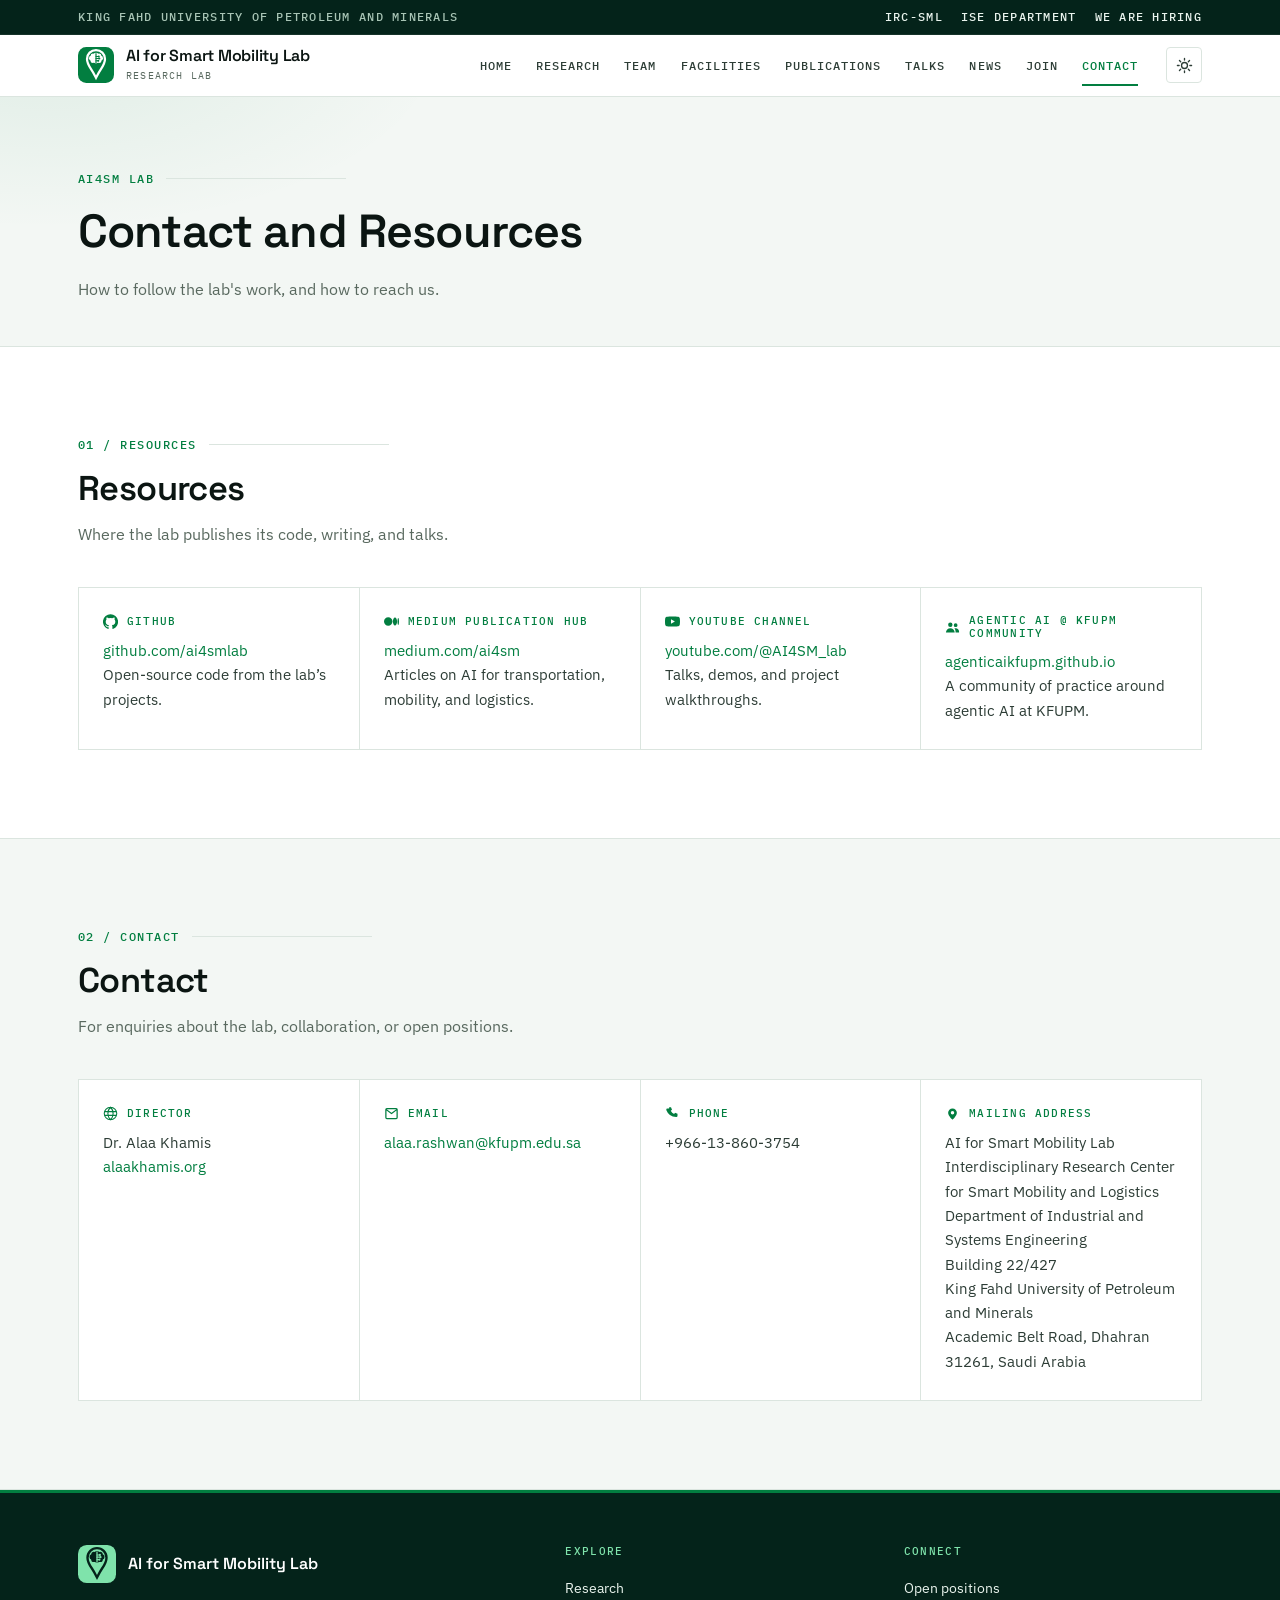
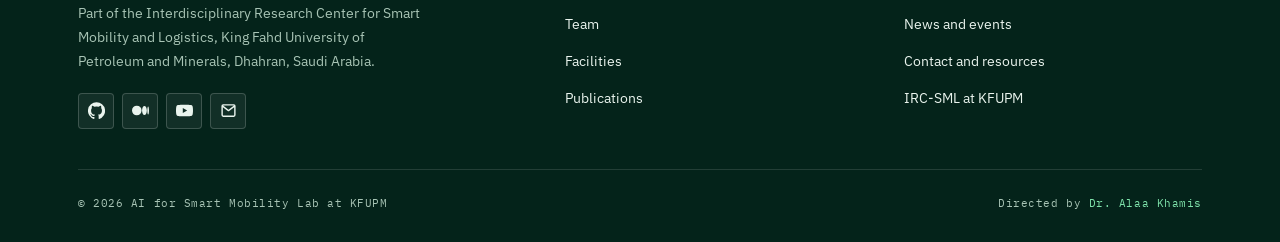
==== commit 5c94d73a: "update" ====
--- a/contact.html
+++ b/contact.html
@@ -1,134 +1,144 @@
-<!DOCTYPE HTML>
-<!--
-	AI for Mobility Solutions (AIMS) Lab @KFUPM
--->
-<html>
-	<head>
-		<title>AI for Smart Mobility Lab @KFUPM</title>
-		<meta charset="utf-8" />
-		<meta name="viewport" content="width=device-width, initial-scale=1, user-scalable=no" />
-		<link rel="stylesheet" href="assets/css/main.css" />
-	</head>
-	<body class="homepage is-preload">
-		<div id="page-wrapper">
+<!DOCTYPE html>
+<html lang="en">
+<head>
+<meta charset="utf-8">
+<meta name="viewport" content="width=device-width, initial-scale=1">
+<title>Contact | AI for Smart Mobility Lab</title>
+<meta name="description" content="Contact details and online resources for the AI for Smart Mobility Lab at KFUPM.">
+<meta name="keywords" content="AI for Smart Mobility, AI4SM, KFUPM, smart mobility, software-defined vehicles, agentic AI, seamless integrated mobility, last-mile delivery, intelligent transportation">
+<link rel="canonical" href="https://ai4sm.org/contact.html">
+<meta property="og:type" content="website">
+<meta property="og:site_name" content="AI for Smart Mobility Lab at KFUPM">
+<meta property="og:title" content="Contact | AI for Smart Mobility Lab">
+<meta property="og:description" content="Contact details and online resources for the AI for Smart Mobility Lab at KFUPM.">
+<meta property="og:url" content="https://ai4sm.org/contact.html">
+<meta property="og:image" content="https://ai4sm.org/images/AV2.png">
+<meta name="twitter:card" content="summary_large_image">
+<meta name="theme-color" content="#027e40">
+<link rel="icon" href="assets/img/mark.svg" type="image/svg+xml">
+<link rel="preconnect" href="https://fonts.googleapis.com">
+<link rel="preconnect" href="https://fonts.gstatic.com" crossorigin>
+<link rel="stylesheet" href="https://fonts.googleapis.com/css2?family=IBM+Plex+Mono:wght@400;500&family=IBM+Plex+Sans:wght@400;500;600;700&family=Space+Grotesk:wght@500;600;700&display=swap">
+<link rel="stylesheet" href="assets/css/style.css">
+<script>
+  // Set the theme before first paint so there is no flash of the wrong colors.
+  (function () {
+    try {
+      var t = localStorage.getItem("theme");
+      if (t === "light" || t === "dark") document.documentElement.setAttribute("data-theme", t);
+    } catch (e) {}
+  })();
+</script>
+</head>
+<body>
+<a class="skip-link" href="#main">Skip to content</a>
 
-			<!-- Header -->
-				<section id="header" class="wrapper">
+<div class="topbar">
+  <div class="wrap mono">
+    <span>King Fahd University of Petroleum and Minerals</span>
+    <span class="topbar__right">
+      <a href="https://ri.kfupm.edu.sa/irc-sml" target="_blank" rel="noopener noreferrer">IRC-SML</a>
+      <a href="https://ise.kfupm.edu.sa/" target="_blank" rel="noopener noreferrer">ISE Department</a>
+      <a href="join.html">We are hiring</a>
+    </span>
+  </div>
+</div>
 
+<header class="site-header">
+  <div class="wrap">
+    <a class="brand" href="index.html">
+      <span class="brand__mark"><svg viewBox="0 0 48 48" aria-hidden="true"><rect width="48" height="48" rx="11" fill="currentColor"/><g class="glyph"><path d="M24 4c6.63 0 12 5.37 12 12 0 4.2-2.6 9.3-5.4 13.4C27.9 33.3 24 41 24 41s-3.9-7.7-6.6-11.6C14.6 25.3 12 20.2 12 16c0-6.63 5.37-12 12-12Z" fill="none" stroke="var(--accent-contrast)" stroke-width="3"/><g fill="var(--accent-contrast)"><circle cx="20" cy="11.8" r="3.2"/><circle cx="24" cy="10.8" r="3.3"/><circle cx="28" cy="11.8" r="3.2"/><circle cx="17.8" cy="15" r="3.2"/><circle cx="30.2" cy="15" r="3.2"/><circle cx="24" cy="14.8" r="3.6"/><circle cx="19.8" cy="18.2" r="3.2"/><circle cx="28.2" cy="18.2" r="3.2"/><circle cx="24" cy="18.8" r="3.3"/></g></g><g class="cut"><path d="M24 8.2V21.8" stroke="currentColor" stroke-width="1.6"/><path d="M24 12.6h3.6M24 18.4h3M24 15.4h4.4" fill="none" stroke="currentColor" stroke-width="1.5" stroke-linecap="round"/><g fill="currentColor"><circle cx="27.6" cy="12.6" r="1.4"/><circle cx="28.4" cy="15.4" r="1.4"/><circle cx="27" cy="18.4" r="1.4"/></g></g></svg></span>
+      <span class="brand__text">
+        <span class="brand__name">AI for Smart Mobility Lab</span>
+        <span class="brand__sub">Research Lab</span>
+      </span>
+    </a>
+    <nav class="nav" id="primary-nav" aria-label="Primary">
+<a href="index.html">Home</a>
+<a href="research.html">Research</a>
+<a href="team.html">Team</a>
+<a href="facilities.html">Facilities</a>
+<a href="publications.html">Publications</a>
+<a href="talks.html">Talks</a>
+<a href="news.html">News</a>
+<a href="join.html">Join</a>
+<a href="contact.html" aria-current="page">Contact</a>
+</nav>
+    <button class="icon-btn theme-toggle" type="button" aria-label="Switch theme" aria-pressed="false"><svg class="sun" viewBox="0 0 24 24" fill="none" stroke="currentColor" stroke-width="1.9" stroke-linecap="round" aria-hidden="true"><circle cx="12" cy="12" r="4.2"/><path d="M12 2v2.4M12 19.6V22M2 12h2.4M19.6 12H22M4.9 4.9l1.7 1.7M17.4 17.4l1.7 1.7M19.1 4.9l-1.7 1.7M6.6 17.4l-1.7 1.7"/></svg><svg class="moon" viewBox="0 0 24 24" fill="currentColor" aria-hidden="true"><path d="M21 13.2A8.6 8.6 0 0 1 10.8 3 8.6 8.6 0 1 0 21 13.2Z"/></svg></button>
+    <button class="icon-btn nav-toggle" type="button" aria-label="Toggle navigation" aria-expanded="false" aria-controls="primary-nav">
+      <svg viewBox="0 0 24 24" fill="none" stroke="currentColor" stroke-width="2" stroke-linecap="round" aria-hidden="true"><path d="M3 6h18M3 12h18M3 18h18"/></svg>
+    </button>
+  </div>
+</header>
 
-					<!-- Logo -->
-						<div id="logo">
-							<h1><a href="index.html">AI4SM Lab @KFUPM</a></h1>
-							<p>AI for Smart Mobility</p>
-						</div>
-
-					<!-- Nav -->
-						<nav id="nav">
-							<ul>
-								<li class="current"><a href="index.html">Home</a></li>
-								<li><a href="news.html">News</a></li>
-								<li><a href="team.html">Team</a></li>
-								<li><a href="research.html">Research</a></li>
-								<!--<li><a href="facilities.html">Facilities</a></li>-->
-								<li><a href="publications.html">Publications</a></li>
-								<li><a href="talks.html">Tech Talks</a></li>
-								<li><a href="join.html">Join</a></li>
-								<li><a href="contact.html">Contact Us</a></li>
-							</ul>
-						</nav>
-
-				</section>
-
-			<!-- Information -->
-
-
-<section id="intro" class="wrapper style2">
-    <div class="title">Contact Us</div>
-
-    <div class="container" style="max-width:900px;">
-
-        <section class="feature-list small">
-            <div class="row" style="margin:0; padding:0;">
-
-                <!-- Left Column -->
-                <div class="col-6 col-12-medium" style="padding:5px 15px; text-align:left;">
-                    
-                    <section style="margin-bottom:20px;">
-                        <h3 class="icon solid fa-home"> Mailing Address</h3>
-                        <p style="margin:5px 0;">
-                            AI for Smart Mobility Lab<br>
-                            Interdisciplinary Research Center for Smart Mobility and Logistics<br>
-                            Department of Industrial and Systems Engineering<br>
-                            Building 22/427<br>
-                            King Fahd University of Petroleum and Minerals<br>
-                            Academic Belt Road, Dhahran 31261, KSA
-                        </p>
-                    </section>
-
-                    <section style="margin-bottom:20px;">
-                        <h3 class="icon solid fa-envelope"> Email</h3>
-                        <p style="margin:5px 0;">
-                            <a href="mailto:alaa.rashwan@kfupm.edu.sa">alaa.rashwan@kfupm.edu.sa</a>
-                        </p>
-                    </section>
-
-
-                </div>
-
-                <!-- Right Column -->
-                <div class="col-6 col-12-medium" style="padding:5px 15px; text-align:left;">
-
-                    <section style="margin-bottom:20px;">
-                        <h3 class="icon solid fa-phone"> Phone</h3>
-                        <p style="margin:5px 0;">+966-13-860-3754</p>
-                    </section>
-                    
-                    <section style="margin-bottom:20px;">
-                        <h3 class="icon brands fa-github"> GitHub Repository</h3>
-                        <p style="margin:5px 0;">
-                            <a href="https://github.com/ai4smlab" target="_blank">https://github.com/ai4smlab</a>
-                        </p>
-                    </section>                    
-
-                    <section style="margin-bottom:20px;">
-                        <h3 class="icon brands fa-medium"> Medium Publication Hub</h3>
-                        <p style="margin:5px 0;">
-                            <a href="https://medium.com/ai4sm" target="_blank">https://medium.com/ai4sm</a>
-                        </p>
-                    </section>
-
-                    <section style="margin-bottom:20px;">
-                        <h3 class="icon brands fa-youtube"> YouTube Channel</h3>
-                        <p style="margin:5px 0;">
-                            <a href="https://www.youtube.com/@AI4SM_lab" target="_blank">https://www.youtube.com/@AI4SM_lab</a>
-                        </p>
-                    </section>
-
-                </div>
-
-            </div>
-        </section>
-
-            <footer style="margin-top:15px; text-align:center;">
-                <img src="images/AI4SM_lab.png" width="30%" 
-                     style="display:block; margin:0 auto 20px auto;">
-                <p>&copy; AI4SM Lab at KFUPM, <script>document.write(new Date().getFullYear());</script></p>
-            </footer>
-
-    </div>
+<main id="main">
+<section class="page-header">
+  <div class="wrap">
+    <div class="section__label">AI4SM Lab</div>
+    <h1>Contact and Resources</h1>
+    <p class="page-header__sub">How to follow the lab's work, and how to reach us.</p>
+  </div>
+</section>
+<section class="section">
+  <div class="wrap">
+    <div class="section__head"><div><div class="section__label">01 / RESOURCES</div><h2>Resources</h2><p>Where the lab publishes its code, writing, and talks.</p></div><div></div></div>
+<div class="contact"><div class="contact__item"><h3><svg viewBox="0 0 24 24" fill="currentColor" aria-hidden="true"><path d="M12 .5a12 12 0 0 0-3.79 23.4c.6.11.82-.26.82-.58v-2.2c-3.34.72-4.04-1.42-4.04-1.42-.55-1.4-1.34-1.77-1.34-1.77-1.09-.75.08-.73.08-.73 1.2.08 1.84 1.24 1.84 1.24 1.07 1.84 2.81 1.31 3.5 1 .1-.78.42-1.31.76-1.61-2.67-.3-5.47-1.34-5.47-5.96 0-1.32.47-2.39 1.24-3.23-.12-.3-.54-1.53.12-3.18 0 0 1.01-.32 3.3 1.23a11.4 11.4 0 0 1 6.01 0c2.29-1.55 3.3-1.23 3.3-1.23.66 1.65.24 2.88.12 3.18.77.84 1.24 1.91 1.24 3.23 0 4.63-2.81 5.65-5.49 5.95.43.37.82 1.1.82 2.22v3.29c0 .32.21.7.83.58A12 12 0 0 0 12 .5Z"/></svg>GitHub</h3><p><a href="https://github.com/ai4smlab" target="_blank" rel="noopener noreferrer">github.com/ai4smlab</a><br>Open-source code from the lab&rsquo;s projects.</p></div><div class="contact__item"><h3><svg viewBox="0 0 24 24" fill="currentColor" aria-hidden="true"><path d="M13.54 12a6.8 6.8 0 0 1-6.77 6.82A6.8 6.8 0 0 1 0 12a6.8 6.8 0 0 1 6.77-6.82A6.8 6.8 0 0 1 13.54 12ZM20.96 12c0 3.54-1.51 6.42-3.38 6.42S14.2 15.54 14.2 12s1.51-6.42 3.38-6.42S20.96 8.46 20.96 12ZM24 12c0 3.17-.53 5.75-1.19 5.75-.66 0-1.19-2.58-1.19-5.75s.53-5.75 1.19-5.75C23.47 6.25 24 8.83 24 12Z"/></svg>Medium publication hub</h3><p><a href="https://medium.com/ai4sm" target="_blank" rel="noopener noreferrer">medium.com/ai4sm</a><br>Articles on AI for transportation, mobility, and logistics.</p></div><div class="contact__item"><h3><svg viewBox="0 0 24 24" fill="currentColor" aria-hidden="true"><path d="M23.5 6.5a3 3 0 0 0-2.1-2.1C19.5 3.9 12 3.9 12 3.9s-7.5 0-9.4.5A3 3 0 0 0 .5 6.5C0 8.4 0 12 0 12s0 3.6.5 5.5a3 3 0 0 0 2.1 2.1c1.9.5 9.4.5 9.4.5s7.5 0 9.4-.5a3 3 0 0 0 2.1-2.1c.5-1.9.5-5.5.5-5.5s0-3.6-.5-5.5ZM9.6 15.6V8.4l6.2 3.6-6.2 3.6Z"/></svg>YouTube channel</h3><p><a href="https://www.youtube.com/@AI4SM_lab" target="_blank" rel="noopener noreferrer">youtube.com/@AI4SM_lab</a><br>Talks, demos, and project walkthroughs.</p></div><div class="contact__item"><h3><svg viewBox="0 0 24 24" fill="currentColor" aria-hidden="true"><path d="M8.5 11a3.5 3.5 0 1 0 0-7 3.5 3.5 0 0 0 0 7ZM1.5 20a7 7 0 0 1 14 0zM17 11.2a3 3 0 1 0 0-6 3 3 0 0 0 0 6ZM17.2 13c2.9 0 5.3 2.3 5.3 5.2V20h-5.6v-1.4c0-2-.7-3.9-1.9-5.3.7-.2 1.4-.3 2.2-.3Z"/></svg>Agentic AI @ KFUPM community</h3><p><a href="https://agenticaikfupm.github.io/" target="_blank" rel="noopener noreferrer">agenticaikfupm.github.io</a><br>A community of practice around agentic AI at KFUPM.</p></div></div>
+  </div>
+</section>
+<section class="section section--alt">
+  <div class="wrap">
+    <div class="section__head"><div><div class="section__label">02 / CONTACT</div><h2>Contact</h2><p>For enquiries about the lab, collaboration, or open positions.</p></div><div></div></div>
+<div class="contact"><div class="contact__item"><h3><svg viewBox="0 0 24 24" fill="none" aria-hidden="true"><path d="M12 2a10 10 0 1 0 0 20 10 10 0 0 0 0-20Zm0 0c2.8 2.6 4.2 6 4.2 10S14.8 19.4 12 22c-2.8-2.6-4.2-6-4.2-10S9.2 4.6 12 2ZM2.5 9h19M2.5 15h19" fill="none" stroke="currentColor" stroke-width="1.7"/></svg>Director</h3><p>Dr. Alaa Khamis<br><a href="https://alaakhamis.org/" target="_blank" rel="noopener noreferrer">alaakhamis.org</a></p></div><div class="contact__item"><h3><svg viewBox="0 0 24 24" fill="currentColor" aria-hidden="true"><path d="M2 5.5A2.5 2.5 0 0 1 4.5 3h15A2.5 2.5 0 0 1 22 5.5v13a2.5 2.5 0 0 1-2.5 2.5h-15A2.5 2.5 0 0 1 2 18.5v-13Zm2.3-.5 7.7 5.9L19.7 5H4.3ZM20 7.3l-7.4 5.66a1 1 0 0 1-1.2 0L4 7.3V18.5c0 .28.22.5.5.5h15a.5.5 0 0 0 .5-.5V7.3Z"/></svg>Email</h3><p><a href="mailto:alaa.rashwan@kfupm.edu.sa">alaa.rashwan@kfupm.edu.sa</a></p></div><div class="contact__item"><h3><svg viewBox="0 0 24 24" fill="currentColor" aria-hidden="true"><path d="M6.6 2h3l1.6 4-2 1.4a13 13 0 0 0 5.4 5.4l1.4-2 4 1.6v3a2 2 0 0 1-2.2 2A17.6 17.6 0 0 1 2 6.2 2 2 0 0 1 4 4h2.6Z"/></svg>Phone</h3><p>+966-13-860-3754</p></div><div class="contact__item"><h3><svg viewBox="0 0 24 24" fill="currentColor" aria-hidden="true"><path d="M12 22s7-6.1 7-11.2A7 7 0 0 0 5 10.8C5 15.9 12 22 12 22Zm0-8.6a2.8 2.8 0 1 1 0-5.6 2.8 2.8 0 0 1 0 5.6Z"/></svg>Mailing address</h3><p>AI for Smart Mobility Lab<br>Interdisciplinary Research Center for Smart Mobility and Logistics<br>Department of Industrial and Systems Engineering<br>Building 22/427<br>King Fahd University of Petroleum and Minerals<br>Academic Belt Road, Dhahran 31261, Saudi Arabia</p></div></div>
+  </div>
 </section>
 
+</main>
 
+<footer class="site-footer">
+  <div class="wrap">
+    <div class="site-footer__grid">
+      <div>
+        <div class="site-footer__mark"><svg viewBox="0 0 48 48" aria-hidden="true"><rect width="48" height="48" rx="11" fill="currentColor"/><g class="glyph"><path d="M24 4c6.63 0 12 5.37 12 12 0 4.2-2.6 9.3-5.4 13.4C27.9 33.3 24 41 24 41s-3.9-7.7-6.6-11.6C14.6 25.3 12 20.2 12 16c0-6.63 5.37-12 12-12Z" fill="none" stroke="var(--accent-contrast)" stroke-width="3"/><g fill="var(--accent-contrast)"><circle cx="20" cy="11.8" r="3.2"/><circle cx="24" cy="10.8" r="3.3"/><circle cx="28" cy="11.8" r="3.2"/><circle cx="17.8" cy="15" r="3.2"/><circle cx="30.2" cy="15" r="3.2"/><circle cx="24" cy="14.8" r="3.6"/><circle cx="19.8" cy="18.2" r="3.2"/><circle cx="28.2" cy="18.2" r="3.2"/><circle cx="24" cy="18.8" r="3.3"/></g></g><g class="cut"><path d="M24 8.2V21.8" stroke="currentColor" stroke-width="1.6"/><path d="M24 12.6h3.6M24 18.4h3M24 15.4h4.4" fill="none" stroke="currentColor" stroke-width="1.5" stroke-linecap="round"/><g fill="currentColor"><circle cx="27.6" cy="12.6" r="1.4"/><circle cx="28.4" cy="15.4" r="1.4"/><circle cx="27" cy="18.4" r="1.4"/></g></g></svg><span>AI for Smart Mobility Lab</span></div>
+        <p>Part of the Interdisciplinary Research Center for Smart Mobility and Logistics,
+           King Fahd University of Petroleum and Minerals, Dhahran, Saudi Arabia.</p>
+        <div class="social">
+<a href="https://github.com/ai4smlab" target="_blank" rel="noopener noreferrer" aria-label="GitHub" title="GitHub"><svg viewBox="0 0 24 24" fill="currentColor" aria-hidden="true"><path d="M12 .5a12 12 0 0 0-3.79 23.4c.6.11.82-.26.82-.58v-2.2c-3.34.72-4.04-1.42-4.04-1.42-.55-1.4-1.34-1.77-1.34-1.77-1.09-.75.08-.73.08-.73 1.2.08 1.84 1.24 1.84 1.24 1.07 1.84 2.81 1.31 3.5 1 .1-.78.42-1.31.76-1.61-2.67-.3-5.47-1.34-5.47-5.96 0-1.32.47-2.39 1.24-3.23-.12-.3-.54-1.53.12-3.18 0 0 1.01-.32 3.3 1.23a11.4 11.4 0 0 1 6.01 0c2.29-1.55 3.3-1.23 3.3-1.23.66 1.65.24 2.88.12 3.18.77.84 1.24 1.91 1.24 3.23 0 4.63-2.81 5.65-5.49 5.95.43.37.82 1.1.82 2.22v3.29c0 .32.21.7.83.58A12 12 0 0 0 12 .5Z"/></svg></a>
+<a href="https://medium.com/ai4sm" target="_blank" rel="noopener noreferrer" aria-label="Medium publication" title="Medium publication"><svg viewBox="0 0 24 24" fill="currentColor" aria-hidden="true"><path d="M13.54 12a6.8 6.8 0 0 1-6.77 6.82A6.8 6.8 0 0 1 0 12a6.8 6.8 0 0 1 6.77-6.82A6.8 6.8 0 0 1 13.54 12ZM20.96 12c0 3.54-1.51 6.42-3.38 6.42S14.2 15.54 14.2 12s1.51-6.42 3.38-6.42S20.96 8.46 20.96 12ZM24 12c0 3.17-.53 5.75-1.19 5.75-.66 0-1.19-2.58-1.19-5.75s.53-5.75 1.19-5.75C23.47 6.25 24 8.83 24 12Z"/></svg></a>
+<a href="https://www.youtube.com/@AI4SM_lab" target="_blank" rel="noopener noreferrer" aria-label="YouTube channel" title="YouTube channel"><svg viewBox="0 0 24 24" fill="currentColor" aria-hidden="true"><path d="M23.5 6.5a3 3 0 0 0-2.1-2.1C19.5 3.9 12 3.9 12 3.9s-7.5 0-9.4.5A3 3 0 0 0 .5 6.5C0 8.4 0 12 0 12s0 3.6.5 5.5a3 3 0 0 0 2.1 2.1c1.9.5 9.4.5 9.4.5s7.5 0 9.4-.5a3 3 0 0 0 2.1-2.1c.5-1.9.5-5.5.5-5.5s0-3.6-.5-5.5ZM9.6 15.6V8.4l6.2 3.6-6.2 3.6Z"/></svg></a>
+<a href="mailto:alaa.rashwan@kfupm.edu.sa" aria-label="Email" title="Email"><svg viewBox="0 0 24 24" fill="currentColor" aria-hidden="true"><path d="M2 5.5A2.5 2.5 0 0 1 4.5 3h15A2.5 2.5 0 0 1 22 5.5v13a2.5 2.5 0 0 1-2.5 2.5h-15A2.5 2.5 0 0 1 2 18.5v-13Zm2.3-.5 7.7 5.9L19.7 5H4.3ZM20 7.3l-7.4 5.66a1 1 0 0 1-1.2 0L4 7.3V18.5c0 .28.22.5.5.5h15a.5.5 0 0 0 .5-.5V7.3Z"/></svg></a>
+</div>
+      </div>
+      <div>
+        <h4>Explore</h4>
+        <ul class="footer-links">
+          <li><a href="research.html">Research</a></li>
+          <li><a href="team.html">Team</a></li>
+          <li><a href="facilities.html">Facilities</a></li>
+          <li><a href="publications.html">Publications</a></li>
+        </ul>
+      </div>
+      <div>
+        <h4>Connect</h4>
+        <ul class="footer-links">
+          <li><a href="join.html">Open positions</a></li>
+          <li><a href="news.html">News and events</a></li>
+          <li><a href="contact.html">Contact and resources</a></li>
+          <li><a href="https://ri.kfupm.edu.sa/irc-sml" target="_blank" rel="noopener noreferrer">IRC-SML at KFUPM</a></li>
+        </ul>
+      </div>
+    </div>
+    <div class="site-footer__bottom">
+      <span>&copy; <span id="year">2026</span> AI for Smart Mobility Lab at KFUPM</span>
+      <span>Directed by <a href="https://alaakhamis.org/" target="_blank" rel="noopener noreferrer">Dr. Alaa Khamis</a></span>
+    </div>
+  </div>
+</footer>
 
+<button class="to-top" type="button" aria-label="Back to top">
+  <svg viewBox="0 0 24 24" fill="none" stroke="currentColor" stroke-width="2" stroke-linecap="round" stroke-linejoin="round" aria-hidden="true"><path d="M12 19V5M5 12l7-7 7 7"/></svg>
+</button>
 
-
-		<!-- Scripts -->
-			<script src="assets/js/jquery.min.js"></script>
-			<script src="assets/js/jquery.dropotron.min.js"></script>
-			<script src="assets/js/browser.min.js"></script>
-			<script src="assets/js/breakpoints.min.js"></script>
-			<script src="assets/js/util.js"></script>
-			<script src="assets/js/main.js"></script>
-
-	</body>
-</html>+<script>document.getElementById("year").textContent = new Date().getFullYear();</script>
+<script src="assets/js/main.js"></script>
+</body>
+</html>
--- a/assets/css/style.css
+++ b/assets/css/style.css
@@ -0,0 +1,1141 @@
+/* ============================================================
+   AI for Smart Mobility Lab at KFUPM
+   Technical/geometric template. KFUPM green. Light and dark themes.
+   ============================================================ */
+
+/* ---------- 1. Tokens ---------- */
+
+:root {
+  color-scheme: light;
+
+  --bg:            #ffffff;
+  --bg-alt:        #f3f7f4;
+  --surface:       #ffffff;
+  --surface-2:     #ecf3ee;
+  --border:        #dbe5df;
+  --border-strong: #bccec4;
+
+  --text:          #0b1512;
+  --text-2:        #2d3d36;
+  --muted:         #59695f;
+
+  /* KFUPM green, sampled from the university mark */
+  --accent:        #027e40;
+  --accent-hover:  #015c2e;
+  --accent-contrast: #ffffff;
+  --accent-soft:   rgba(2, 126, 64, 0.08);
+  --accent-line:   rgba(2, 126, 64, 0.30);
+
+  /* fixed dark panel, identical in both themes */
+  --ink:           #04231a;
+  --ink-2:         #07301f;
+  --on-ink:        #eaf4ee;
+  --on-ink-muted:  #a8c4b5;
+
+  --shadow-sm: 0 1px 2px rgba(6, 32, 22, 0.06);
+  --shadow-md: 0 6px 20px -8px rgba(6, 32, 22, 0.18);
+  --shadow-lg: 0 22px 48px -22px rgba(6, 32, 22, 0.40);
+
+  --radius:    4px;
+  --radius-lg: 6px;
+
+  --font-display: "Space Grotesk", "Segoe UI", system-ui, sans-serif;
+  --font-sans: "IBM Plex Sans", -apple-system, BlinkMacSystemFont, "Segoe UI", Roboto, Helvetica, Arial, sans-serif;
+  --font-mono: "IBM Plex Mono", ui-monospace, SFMono-Regular, Menlo, Consolas, monospace;
+
+  --wrap: 1180px;
+  --wrap-narrow: 800px;
+  --header-h: 62px;
+}
+
+:root[data-theme="dark"] {
+  color-scheme: dark;
+
+  --bg:            #08110d;
+  --bg-alt:        #0b1712;
+  --surface:       #0f1c16;
+  --surface-2:     #14251d;
+  --border:        #1e332a;
+  --border-strong: #2e4c3e;
+
+  --text:          #e6efe9;
+  --text-2:        #bfd0c6;
+  --muted:         #8ea398;
+
+  --accent:        #4ed18a;
+  --accent-hover:  #7ce0ab;
+  --accent-contrast: #04241a;
+  --accent-soft:   rgba(78, 209, 138, 0.13);
+  --accent-line:   rgba(78, 209, 138, 0.34);
+
+  --shadow-sm: 0 1px 2px rgba(0, 0, 0, 0.5);
+  --shadow-md: 0 6px 22px -8px rgba(0, 0, 0, 0.65);
+  --shadow-lg: 0 22px 50px -22px rgba(0, 0, 0, 0.85);
+}
+
+@media (prefers-color-scheme: dark) {
+  :root:not([data-theme="light"]) {
+    color-scheme: dark;
+
+    --bg:            #08110d;
+    --bg-alt:        #0b1712;
+    --surface:       #0f1c16;
+    --surface-2:     #14251d;
+    --border:        #1e332a;
+    --border-strong: #2e4c3e;
+
+    --text:          #e6efe9;
+    --text-2:        #bfd0c6;
+    --muted:         #8ea398;
+
+    --accent:        #4ed18a;
+    --accent-hover:  #7ce0ab;
+    --accent-contrast: #04241a;
+    --accent-soft:   rgba(78, 209, 138, 0.13);
+    --accent-line:   rgba(78, 209, 138, 0.34);
+
+    --shadow-sm: 0 1px 2px rgba(0, 0, 0, 0.5);
+    --shadow-md: 0 6px 22px -8px rgba(0, 0, 0, 0.65);
+    --shadow-lg: 0 22px 50px -22px rgba(0, 0, 0, 0.85);
+  }
+}
+
+/* ---------- 2. Base ---------- */
+
+*, *::before, *::after { box-sizing: border-box; }
+
+html {
+  scroll-behavior: smooth;
+  scroll-padding-top: calc(var(--header-h) + 20px);
+  -webkit-text-size-adjust: 100%;
+}
+
+@media (prefers-reduced-motion: reduce) {
+  html { scroll-behavior: auto; }
+  *, *::before, *::after {
+    animation-duration: 0.001ms !important;
+    transition-duration: 0.001ms !important;
+  }
+}
+
+body {
+  margin: 0;
+  background: var(--bg);
+  color: var(--text);
+  font-family: var(--font-sans);
+  font-size: 16px;
+  line-height: 1.66;
+  -webkit-font-smoothing: antialiased;
+}
+
+img { max-width: 100%; height: auto; display: block; }
+
+a {
+  color: var(--accent);
+  text-decoration: none;
+  text-underline-offset: 3px;
+  transition: color 0.15s ease;
+}
+a:hover { color: var(--accent-hover); text-decoration: underline; }
+
+:focus-visible { outline: 2px solid var(--accent); outline-offset: 3px; }
+
+h1, h2, h3, h4 {
+  font-family: var(--font-display);
+  color: var(--text);
+  line-height: 1.18;
+  letter-spacing: -0.018em;
+  font-weight: 600;
+  margin: 0;
+}
+
+::selection { background: var(--accent-soft); color: var(--text); }
+
+.wrap {
+  width: 100%;
+  max-width: var(--wrap);
+  margin-inline: auto;
+  padding-inline: 28px;
+}
+.wrap--narrow { max-width: var(--wrap-narrow); }
+
+@media (max-width: 560px) { .wrap { padding-inline: 20px; } }
+
+.skip-link {
+  position: absolute;
+  left: -9999px;
+  top: 0;
+  z-index: 200;
+  background: var(--accent);
+  color: var(--accent-contrast);
+  padding: 10px 18px;
+  font-weight: 600;
+}
+.skip-link:focus { left: 0; }
+
+/* mono utility label used all over the template */
+.mono {
+  font-family: var(--font-mono);
+  font-size: 11.5px;
+  font-weight: 500;
+  letter-spacing: 0.11em;
+  text-transform: uppercase;
+}
+
+/* ---------- 3. Top bar + header ---------- */
+
+.topbar {
+  background: var(--ink);
+  color: var(--on-ink-muted);
+  border-bottom: 1px solid rgba(255, 255, 255, 0.07);
+}
+.topbar .wrap {
+  display: flex;
+  align-items: center;
+  justify-content: space-between;
+  gap: 16px;
+  min-height: 34px;
+  flex-wrap: wrap;
+}
+.topbar a { color: var(--on-ink); }
+.topbar a:hover { color: #ffffff; }
+.topbar__right { display: flex; gap: 18px; }
+@media (max-width: 720px) { .topbar__right { display: none; } }
+
+.site-header {
+  position: sticky;
+  top: 0;
+  z-index: 60;
+  min-height: var(--header-h);
+  display: flex;
+  align-items: center;
+  background: color-mix(in srgb, var(--bg) 86%, transparent);
+  backdrop-filter: saturate(1.4) blur(12px);
+  -webkit-backdrop-filter: saturate(1.4) blur(12px);
+  border-bottom: 1px solid var(--border);
+}
+.site-header .wrap {
+  display: flex;
+  align-items: center;
+  gap: 18px;
+  min-width: 0;
+}
+
+.brand {
+  display: inline-flex;
+  align-items: center;
+  gap: 12px;
+  margin-right: auto;
+  min-width: 0;
+  color: var(--text);
+}
+.brand:hover { color: var(--text); text-decoration: none; }
+
+.brand__mark {
+  width: 36px;
+  height: 36px;
+  flex: none;
+  color: var(--accent);
+}
+.brand__mark svg { width: 100%; height: 100%; display: block; }
+
+.brand__text { min-width: 0; }
+.brand__name {
+  display: block;
+  font-family: var(--font-display);
+  font-size: 16px;
+  font-weight: 600;
+  letter-spacing: -0.015em;
+  line-height: 1.2;
+}
+.brand__sub {
+  display: block;
+  font-family: var(--font-mono);
+  font-size: 10px;
+  letter-spacing: 0.12em;
+  text-transform: uppercase;
+  color: var(--muted);
+  margin-top: 3px;
+}
+
+.nav { display: flex; align-items: center; gap: 4px; }
+.nav a {
+  position: relative;
+  padding: 10px 10px;
+  font-family: var(--font-mono);
+  font-size: 11.5px;
+  font-weight: 500;
+  letter-spacing: 0.09em;
+  text-transform: uppercase;
+  color: var(--text-2);
+  white-space: nowrap;
+}
+.nav a:hover { color: var(--accent); text-decoration: none; }
+.nav a[aria-current="page"] { color: var(--accent); }
+.nav a[aria-current="page"]::after {
+  content: "";
+  position: absolute;
+  left: 10px; right: 10px; bottom: -1px;
+  height: 2px;
+  background: var(--accent);
+}
+
+.icon-btn {
+  width: 36px;
+  height: 36px;
+  flex: none;
+  display: grid;
+  place-items: center;
+  border: 1px solid var(--border);
+  border-radius: var(--radius);
+  background: var(--surface);
+  color: var(--text-2);
+  cursor: pointer;
+  transition: background 0.15s ease, color 0.15s ease, border-color 0.15s ease;
+}
+.icon-btn:hover { background: var(--surface-2); color: var(--accent); border-color: var(--accent-line); }
+.icon-btn svg { width: 17px; height: 17px; }
+
+.theme-toggle .moon { display: none; }
+:root[data-theme="dark"] .theme-toggle .sun { display: none; }
+:root[data-theme="dark"] .theme-toggle .moon { display: block; }
+@media (prefers-color-scheme: dark) {
+  :root:not([data-theme="light"]) .theme-toggle .sun { display: none; }
+  :root:not([data-theme="light"]) .theme-toggle .moon { display: block; }
+}
+
+.nav-toggle { display: none; }
+
+@media (max-width: 1120px) {
+  .nav-toggle { display: grid; }
+  .nav {
+    position: fixed;
+    inset: var(--header-h) 0 auto 0;
+    flex-direction: column;
+    align-items: stretch;
+    gap: 0;
+    padding: 8px 24px 20px;
+    background: var(--bg);
+    border-bottom: 1px solid var(--border);
+    box-shadow: var(--shadow-lg);
+    transform: translateY(-8px);
+    opacity: 0;
+    visibility: hidden;
+    transition: opacity 0.18s ease, transform 0.18s ease, visibility 0.18s;
+  }
+  .nav.is-open { opacity: 1; visibility: visible; transform: translateY(0); }
+  .nav a { padding: 14px 4px; font-size: 12.5px; border-bottom: 1px solid var(--border); }
+  .nav a:last-child { border-bottom: 0; }
+  .nav a[aria-current="page"]::after { left: 0; right: auto; width: 3px; top: 8px; bottom: 8px; height: auto; }
+}
+@media (max-width: 480px) {
+  .brand__sub { display: none; }
+  .brand__name { font-size: 14.5px; }
+}
+
+/* ---------- 4. Hero (dark ink panel) ---------- */
+
+.hero {
+  position: relative;
+  background: var(--ink);
+  color: var(--on-ink);
+  overflow: hidden;
+  border-bottom: 3px solid var(--accent);
+}
+.hero::before {
+  content: "";
+  position: absolute;
+  inset: 0;
+  background:
+    radial-gradient(900px 420px at 8% 0%, rgba(2, 126, 64, 0.42), transparent 68%),
+    radial-gradient(700px 380px at 95% 110%, rgba(78, 209, 138, 0.16), transparent 70%);
+}
+/* faint technical grid */
+.hero::after {
+  content: "";
+  position: absolute;
+  inset: 0;
+  background-image:
+    linear-gradient(rgba(255, 255, 255, 0.038) 1px, transparent 1px),
+    linear-gradient(90deg, rgba(255, 255, 255, 0.038) 1px, transparent 1px);
+  background-size: 56px 56px;
+  mask-image: linear-gradient(to bottom, #000 0%, transparent 92%);
+  -webkit-mask-image: linear-gradient(to bottom, #000 0%, transparent 92%);
+}
+.hero .wrap { position: relative; z-index: 1; }
+
+.hero__grid { padding: clamp(58px, 9vw, 112px) 0; }
+.hero__body { max-width: 68ch; }
+
+.hero__kicker {
+  display: inline-flex;
+  align-items: center;
+  gap: 10px;
+  margin: 0 0 22px;
+  color: #7fe3ab;
+  font-family: var(--font-mono);
+  font-size: 11.5px;
+  letter-spacing: 0.14em;
+  text-transform: uppercase;
+}
+.hero__kicker::before {
+  content: "";
+  width: 26px;
+  height: 2px;
+  background: #7fe3ab;
+}
+
+.hero h1 {
+  font-size: clamp(2.3rem, 6vw, 4rem);
+  color: #ffffff;
+  letter-spacing: -0.028em;
+  margin-bottom: 26px;
+  max-width: 19ch;
+}
+.hero h1 em { font-style: normal; color: #7fe3ab; }
+
+.hero__lead {
+  margin: 0 0 16px;
+  color: var(--on-ink-muted);
+  font-size: 1.06rem;
+  max-width: 58ch;
+}
+.hero__lead:last-of-type { margin-bottom: 32px; }
+
+/* hero social row sits on ink */
+.hero .social a {
+  border-color: rgba(255, 255, 255, 0.18);
+  background: rgba(255, 255, 255, 0.06);
+  color: var(--on-ink);
+}
+.hero .social a:hover {
+  background: rgba(255, 255, 255, 0.14);
+  border-color: rgba(255, 255, 255, 0.35);
+  color: #ffffff;
+}
+
+/* ---------- 5. Buttons, chips, social ---------- */
+
+.actions { display: flex; flex-wrap: wrap; gap: 12px; align-items: center; }
+
+.btn {
+  display: inline-flex;
+  align-items: center;
+  gap: 9px;
+  padding: 12px 22px;
+  border: 1px solid transparent;
+  border-radius: var(--radius);
+  font-family: var(--font-mono);
+  font-size: 12px;
+  font-weight: 500;
+  letter-spacing: 0.09em;
+  text-transform: uppercase;
+  cursor: pointer;
+  transition: background 0.16s ease, color 0.16s ease, border-color 0.16s ease;
+}
+.btn:hover { text-decoration: none; }
+.btn svg { width: 15px; height: 15px; }
+
+.btn--primary { background: var(--accent); color: var(--accent-contrast); }
+.btn--primary:hover { background: var(--accent-hover); color: var(--accent-contrast); }
+
+.btn--ghost { background: transparent; color: var(--text); border-color: var(--border-strong); }
+.btn--ghost:hover { border-color: var(--accent); color: var(--accent); }
+
+.hero .btn--primary { background: #ffffff; color: var(--ink); }
+.hero .btn--primary:hover { background: #cdf3de; color: var(--ink); }
+.hero .btn--ghost { color: #ffffff; border-color: rgba(255, 255, 255, 0.4); }
+.hero .btn--ghost:hover { border-color: #ffffff; background: rgba(255, 255, 255, 0.1); color: #ffffff; }
+
+.social { display: flex; gap: 8px; flex-wrap: wrap; align-items: center; }
+.social a {
+  width: 36px;
+  height: 36px;
+  display: grid;
+  place-items: center;
+  border-radius: var(--radius);
+  border: 1px solid var(--border);
+  background: var(--surface);
+  color: var(--text-2);
+  transition: color 0.15s ease, border-color 0.15s ease, background 0.15s ease;
+}
+.social a:hover { color: var(--accent); border-color: var(--accent-line); background: var(--accent-soft); }
+.social svg { width: 17px; height: 17px; }
+
+/* ---------- 6. Sections ---------- */
+
+.section { padding: clamp(56px, 7vw, 88px) 0; }
+.section--alt { background: var(--bg-alt); border-block: 1px solid var(--border); }
+
+.section__head {
+  display: grid;
+  grid-template-columns: minmax(0, 1fr) auto;
+  align-items: end;
+  gap: 20px;
+  margin-bottom: 40px;
+}
+.section__label {
+  display: flex;
+  align-items: center;
+  gap: 12px;
+  margin-bottom: 14px;
+  color: var(--accent);
+  font-family: var(--font-mono);
+  font-size: 11.5px;
+  font-weight: 500;
+  letter-spacing: 0.13em;
+  text-transform: uppercase;
+}
+.section__label::after {
+  content: "";
+  flex: 1;
+  height: 1px;
+  background: var(--border);
+  max-width: 180px;
+}
+.section__head h2 { font-size: clamp(1.6rem, 3.2vw, 2.15rem); }
+.section__head p { margin: 12px 0 0; color: var(--muted); max-width: 62ch; }
+
+.link-more {
+  font-family: var(--font-mono);
+  font-size: 11.5px;
+  letter-spacing: 0.09em;
+  text-transform: uppercase;
+  font-weight: 500;
+  display: inline-flex;
+  align-items: center;
+  gap: 7px;
+  white-space: nowrap;
+}
+.link-more::after { content: "\2192"; transition: transform 0.15s ease; }
+.link-more:hover { text-decoration: none; }
+.link-more:hover::after { transform: translateX(3px); }
+
+@media (max-width: 640px) {
+  .section__head { grid-template-columns: 1fr; align-items: start; }
+}
+
+/* ---------- 7. Cards, pillars ---------- */
+
+.cards {
+  display: grid;
+  grid-template-columns: repeat(auto-fit, minmax(min(280px, 100%), 1fr));
+  gap: 1px;
+  background: var(--border);
+  border: 1px solid var(--border);
+}
+.card {
+  display: flex;
+  flex-direction: column;
+  background: var(--surface);
+  padding: 30px 26px;
+  transition: background 0.18s ease;
+}
+.card:hover { background: var(--surface-2); }
+.card__num {
+  font-family: var(--font-mono);
+  font-size: 11.5px;
+  color: var(--accent);
+  letter-spacing: 0.1em;
+  margin-bottom: 14px;
+}
+.card h3 { font-size: 1.1rem; margin-bottom: 10px; line-height: 1.3; }
+.card p { margin: 0 0 20px; color: var(--text-2); font-size: 0.93rem; }
+.card .link-more { margin-top: auto; }
+
+.pillars {
+  display: grid;
+  grid-template-columns: repeat(auto-fit, minmax(min(260px, 100%), 1fr));
+  gap: 24px;
+}
+.pillar {
+  padding: 28px 26px;
+  background: var(--surface);
+  border: 1px solid var(--border);
+  border-top: 3px solid var(--accent);
+  border-radius: 0 0 var(--radius) var(--radius);
+}
+.pillar__num {
+  font-family: var(--font-mono);
+  font-size: 11.5px;
+  letter-spacing: 0.1em;
+  color: var(--accent);
+  margin-bottom: 12px;
+}
+.pillar h3 { font-size: 1.12rem; margin-bottom: 10px; }
+.pillar p { margin: 0; font-size: 0.93rem; color: var(--text-2); }
+
+/* ---------- 8. Project rows ---------- */
+
+.project {
+  display: grid;
+  grid-template-columns: 52px 240px minmax(0, 1fr);
+  gap: 28px;
+  align-items: start;
+  padding: 34px 0;
+  border-top: 1px solid var(--border);
+}
+.project:last-child { border-bottom: 1px solid var(--border); }
+
+.project__index {
+  font-family: var(--font-mono);
+  font-size: 12px;
+  color: var(--accent);
+  letter-spacing: 0.08em;
+  padding-top: 4px;
+}
+.project__media {
+  border: 1px solid var(--border);
+  border-radius: var(--radius);
+  background: var(--surface-2);
+  padding: 14px;
+  display: grid;
+  place-items: center;
+  min-height: 160px;
+}
+.project__media img { max-height: 180px; width: auto; object-fit: contain; }
+.project__media a { display: block; position: relative; line-height: 0; }
+.project__media a::after {
+  content: "";
+  position: absolute;
+  inset: 0;
+  transition: background 0.16s ease;
+}
+.project__media a:hover::after { background: var(--accent-soft); }
+
+.project__body h3 { font-size: 1.18rem; margin-bottom: 12px; }
+.project__body p { margin: 0 0 12px; color: var(--text-2); font-size: 0.94rem; }
+.project__body p:last-child { margin-bottom: 0; }
+
+.project__meta { display: flex; flex-wrap: wrap; gap: 8px; margin-top: 16px; }
+
+.tag {
+  display: inline-flex;
+  align-items: center;
+  gap: 7px;
+  padding: 5px 10px;
+  border: 1px solid var(--border);
+  border-radius: 2px;
+  background: var(--surface-2);
+  font-family: var(--font-mono);
+  font-size: 10.5px;
+  letter-spacing: 0.07em;
+  text-transform: uppercase;
+  color: var(--muted);
+}
+.tag strong { color: var(--text-2); font-weight: 600; }
+.tag--accent { border-color: var(--accent-line); background: var(--accent-soft); color: var(--accent); }
+
+@media (max-width: 900px) {
+  .project { grid-template-columns: 40px minmax(0, 1fr); gap: 18px 16px; }
+  .project__media { grid-column: 2; max-width: 280px; }
+  .project__body { grid-column: 2; }
+}
+
+/* ---------- 9. Team ---------- */
+
+.team-grid {
+  display: grid;
+  grid-template-columns: repeat(auto-fill, minmax(min(200px, 100%), 1fr));
+  gap: 1px;
+  background: var(--border);
+  border: 1px solid var(--border);
+}
+.person {
+  background: var(--surface);
+  padding: 28px 20px;
+  text-align: center;
+  transition: background 0.18s ease;
+}
+.person:hover { background: var(--surface-2); }
+.person__photo {
+  width: 96px;
+  height: 96px;
+  margin: 0 auto 16px;
+  border-radius: 50%;
+  object-fit: cover;
+  border: 2px solid var(--border);
+  background: var(--surface-2);
+}
+.person__photo--contain { object-fit: contain; padding: 10px; }
+.person h3 { font-size: 1rem; margin-bottom: 5px; }
+.person p {
+  margin: 0 0 12px;
+  font-family: var(--font-mono);
+  font-size: 10.5px;
+  letter-spacing: 0.06em;
+  text-transform: uppercase;
+  color: var(--muted);
+  line-height: 1.5;
+}
+.person .social { justify-content: center; }
+.person .social a { width: 30px; height: 30px; }
+.person .social svg { width: 14px; height: 14px; }
+
+.lead {
+  display: grid;
+  grid-template-columns: 200px minmax(0, 1fr);
+  gap: 36px;
+  align-items: center;
+  padding: 32px;
+  border: 1px solid var(--border);
+  border-left: 3px solid var(--accent);
+  background: var(--surface);
+}
+.lead img { width: 100%; aspect-ratio: 9 / 11; object-fit: cover; object-position: center top; border-radius: var(--radius); }
+.lead h3 { font-size: 1.55rem; margin-bottom: 8px; }
+.lead__role {
+  margin: 0 0 16px;
+  font-family: var(--font-mono);
+  font-size: 11px;
+  letter-spacing: 0.11em;
+  text-transform: uppercase;
+  color: var(--accent);
+}
+.lead p { margin: 0 0 12px; color: var(--text-2); font-size: 0.94rem; }
+@media (max-width: 700px) {
+  .lead { grid-template-columns: 1fr; gap: 22px; padding: 24px; }
+  .lead img { max-width: 180px; }
+}
+
+.vacancy {
+  background: var(--surface);
+  padding: 28px 20px;
+  text-align: center;
+  display: flex;
+  flex-direction: column;
+  justify-content: center;
+  gap: 6px;
+  outline: 1px dashed var(--border-strong);
+  outline-offset: -10px;
+}
+.vacancy h3 { font-size: 1rem; }
+.vacancy p {
+  margin: 0 0 14px;
+  font-family: var(--font-mono);
+  font-size: 10.5px;
+  letter-spacing: 0.06em;
+  text-transform: uppercase;
+  color: var(--accent);
+}
+
+/* ---------- 10. Facilities ---------- */
+
+.facility {
+  display: grid;
+  grid-template-columns: minmax(0, 1fr) minmax(0, 1.1fr);
+  gap: 40px;
+  align-items: center;
+  padding: 44px 0;
+  border-top: 1px solid var(--border);
+}
+.facility:last-child { border-bottom: 1px solid var(--border); }
+.facility:nth-child(even) .facility__media { order: 2; }
+.facility__media img { width: 100%; border: 1px solid var(--border); border-radius: var(--radius); }
+.facility__num {
+  font-family: var(--font-mono);
+  font-size: 11.5px;
+  letter-spacing: 0.1em;
+  color: var(--accent);
+  margin-bottom: 12px;
+}
+.facility h3 { font-size: 1.25rem; margin-bottom: 14px; }
+.facility p { margin: 0; color: var(--text-2); font-size: 0.94rem; }
+@media (max-width: 820px) {
+  .facility { grid-template-columns: 1fr; gap: 24px; padding: 30px 0; }
+  .facility:nth-child(even) .facility__media { order: 0; }
+}
+
+/* ---------- 11. Publications ---------- */
+
+.pub { padding: 20px 0; border-top: 1px solid var(--border); }
+.pub:last-child { border-bottom: 1px solid var(--border); }
+.pub__cite { margin: 0 0 10px; color: var(--text-2); font-size: 0.94rem; }
+.pub__cite em { color: var(--text); font-style: normal; font-weight: 600; }
+.pub__venue { color: var(--muted); font-size: 0.9rem; }
+
+.pub__links { display: flex; flex-wrap: wrap; gap: 7px; }
+.pub__links a {
+  display: inline-flex;
+  align-items: center;
+  gap: 6px;
+  padding: 4px 10px;
+  border: 1px solid var(--border);
+  border-radius: 2px;
+  background: var(--surface-2);
+  font-family: var(--font-mono);
+  font-size: 10.5px;
+  letter-spacing: 0.06em;
+  text-transform: uppercase;
+  color: var(--text-2);
+}
+.pub__links a:hover {
+  text-decoration: none;
+  color: var(--accent);
+  border-color: var(--accent-line);
+  background: var(--accent-soft);
+}
+.pub__links svg { width: 12px; height: 12px; }
+
+.book-row {
+  display: grid;
+  grid-template-columns: 104px minmax(0, 1fr);
+  gap: 24px;
+  align-items: start;
+  padding: 24px 0;
+  border-top: 1px solid var(--border);
+}
+.book-row:last-child { border-bottom: 1px solid var(--border); }
+.book-row img { border-radius: 2px; box-shadow: var(--shadow-md); }
+.book-row h3 { font-size: 1.08rem; margin-bottom: 8px; }
+
+/* ---------- 12. Positions ---------- */
+
+.toc {
+  padding: 26px 28px;
+  border: 1px solid var(--border);
+  border-left: 3px solid var(--accent);
+  background: var(--surface-2);
+  margin-bottom: 16px;
+}
+.toc h2 {
+  font-family: var(--font-mono);
+  font-size: 11.5px;
+  font-weight: 500;
+  letter-spacing: 0.12em;
+  text-transform: uppercase;
+  color: var(--accent);
+  margin: 0 0 16px;
+}
+.toc ol { margin: 0; padding: 0; list-style: none; counter-reset: toc; }
+.toc li {
+  counter-increment: toc;
+  position: relative;
+  padding-left: 34px;
+  margin-bottom: 10px;
+  font-size: 0.94rem;
+}
+.toc li:last-child { margin-bottom: 0; }
+.toc li::before {
+  content: "0" counter(toc);
+  position: absolute;
+  left: 0;
+  font-family: var(--font-mono);
+  font-size: 11px;
+  color: var(--muted);
+}
+
+.position {
+  padding: 36px 0;
+  border-top: 1px solid var(--border);
+  scroll-margin-top: calc(var(--header-h) + 24px);
+}
+.position:last-of-type { border-bottom: 1px solid var(--border); }
+.position h2 { font-size: 1.3rem; margin: 0 0 12px; }
+.position__track {
+  display: inline-block;
+  margin-bottom: 14px;
+  padding: 5px 11px;
+  border-radius: 2px;
+  background: var(--accent);
+  color: var(--accent-contrast);
+  font-family: var(--font-mono);
+  font-size: 10.5px;
+  letter-spacing: 0.08em;
+  text-transform: uppercase;
+}
+.position h4 {
+  font-family: var(--font-mono);
+  font-size: 11px;
+  font-weight: 500;
+  letter-spacing: 0.12em;
+  text-transform: uppercase;
+  color: var(--muted);
+  margin: 24px 0 10px;
+}
+
+.callout {
+  margin-top: 40px;
+  padding: 30px 32px;
+  background: var(--ink);
+  color: var(--on-ink);
+  border-radius: var(--radius);
+}
+.callout h2 { color: #ffffff; font-size: 1.3rem; margin: 0 0 12px; }
+.callout p { margin: 0; color: var(--on-ink-muted); }
+.callout a { color: #7fe3ab; }
+.callout a:hover { color: #ffffff; }
+
+/* ---------- 13. Prose ---------- */
+
+.prose { padding: clamp(44px, 6vw, 68px) 0 clamp(56px, 7vw, 88px); }
+.prose p { margin: 0 0 1.15em; color: var(--text-2); }
+.prose p:last-child { margin-bottom: 0; }
+.prose strong { color: var(--text); font-weight: 600; }
+
+.prose ul, .prose ol { margin: 0 0 1.4em; padding-left: 0; list-style: none; }
+.prose li { position: relative; padding-left: 26px; margin-bottom: 0.8em; color: var(--text-2); }
+.prose li:last-child { margin-bottom: 0; }
+.prose ul > li::before {
+  content: "";
+  position: absolute;
+  left: 2px;
+  top: 0.68em;
+  width: 8px;
+  height: 1.5px;
+  background: var(--accent);
+}
+.prose figure { margin: 2em 0; text-align: center; }
+.prose figure img {
+  margin-inline: auto;
+  border: 1px solid var(--border);
+  border-radius: var(--radius);
+}
+.prose figcaption { margin-top: 10px; font-size: 0.85rem; color: var(--muted); }
+
+/* the callout sits on the fixed ink panel, so it keeps its own text colors
+   even when it appears inside .prose (which would otherwise win on order) */
+.prose .callout p { color: var(--on-ink-muted); }
+.prose .callout a { color: #7fe3ab; }
+.prose .callout a:hover { color: #ffffff; }
+
+/* ---------- 14. Page header ---------- */
+
+.page-header {
+  position: relative;
+  padding: clamp(44px, 6vw, 72px) 0 clamp(30px, 4vw, 44px);
+  background: var(--bg-alt);
+  border-bottom: 1px solid var(--border);
+  overflow: hidden;
+}
+.page-header::before {
+  content: "";
+  position: absolute;
+  inset: 0;
+  background: radial-gradient(560px 260px at 4% -20%, var(--accent-soft), transparent 70%);
+}
+.page-header .wrap { position: relative; }
+.page-header h1 { font-size: clamp(2rem, 4.6vw, 2.9rem); }
+.page-header__sub { margin: 16px 0 0; color: var(--muted); max-width: 66ch; font-size: 1.02rem; }
+.page-header .section__label { margin-bottom: 16px; }
+
+/* ---------- 15. Toolbar / filtering ---------- */
+
+.toolbar {
+  position: sticky;
+  top: var(--header-h);
+  z-index: 40;
+  padding: 14px 0;
+  background: color-mix(in srgb, var(--bg) 90%, transparent);
+  backdrop-filter: blur(10px);
+  -webkit-backdrop-filter: blur(10px);
+  border-bottom: 1px solid var(--border);
+}
+.toolbar__inner { display: flex; gap: 14px; align-items: center; flex-wrap: wrap; }
+
+.search { position: relative; flex: 1 1 240px; min-width: 0; max-width: 340px; }
+.search svg {
+  position: absolute;
+  left: 12px; top: 50%;
+  transform: translateY(-50%);
+  width: 15px; height: 15px;
+  color: var(--muted);
+  pointer-events: none;
+}
+.search input {
+  width: 100%;
+  padding: 10px 14px 10px 34px;
+  border: 1px solid var(--border);
+  border-radius: var(--radius);
+  background: var(--surface);
+  color: var(--text);
+  font: inherit;
+  font-size: 14px;
+}
+.search input::placeholder { color: var(--muted); }
+.search input:focus { outline: none; border-color: var(--accent); box-shadow: 0 0 0 3px var(--accent-soft); }
+
+.filter-status {
+  margin-left: auto;
+  font-family: var(--font-mono);
+  font-size: 11px;
+  letter-spacing: 0.08em;
+  text-transform: uppercase;
+  color: var(--muted);
+}
+
+.is-hidden { display: none !important; }
+.empty-state { text-align: center; padding: 56px 20px; color: var(--muted); }
+
+/* ---------- 16. News list ---------- */
+
+.news-list { list-style: none; margin: 0; padding: 0; }
+.news-list li {
+  position: relative;
+  padding: 18px 0 18px 26px;
+  border-top: 1px solid var(--border);
+  color: var(--text-2);
+  font-size: 0.95rem;
+}
+.news-list li:last-child { border-bottom: 1px solid var(--border); }
+.news-list li::before {
+  content: "";
+  position: absolute;
+  left: 0;
+  top: 1.62em;
+  width: 10px;
+  height: 1.5px;
+  background: var(--accent);
+}
+
+.news-entry { padding: 22px 0; border-top: 1px solid var(--border); }
+.news-entry:last-of-type { border-bottom: 1px solid var(--border); }
+.news-entry__body { margin-top: 10px; color: var(--text-2); font-size: 0.95rem; }
+.news-entry figure { margin: 14px 0 0; max-width: 460px; }
+.news-entry figure img { border: 1px solid var(--border); border-radius: var(--radius); }
+
+/* ---------- 17. Contact ---------- */
+
+.contact {
+  display: grid;
+  grid-template-columns: repeat(auto-fit, minmax(min(240px, 100%), 1fr));
+  gap: 1px;
+  background: var(--border);
+  border: 1px solid var(--border);
+}
+.contact__item { background: var(--surface); padding: 26px 24px; }
+.contact__item h3 {
+  display: flex;
+  align-items: center;
+  gap: 9px;
+  font-family: var(--font-mono);
+  font-size: 11px;
+  font-weight: 500;
+  letter-spacing: 0.11em;
+  text-transform: uppercase;
+  color: var(--accent);
+  margin-bottom: 10px;
+}
+.contact__item h3 svg { width: 15px; height: 15px; flex: none; }
+.contact__item p { margin: 0; color: var(--text-2); font-size: 0.92rem; line-height: 1.65; }
+
+/* ---------- 18. Map ---------- */
+
+#map {
+  width: 100%;
+  height: 460px;
+  border: 1px solid var(--border);
+  border-radius: var(--radius);
+  z-index: 1;
+}
+:root[data-theme="dark"] #map .leaflet-tile-pane {
+  filter: invert(1) hue-rotate(180deg) brightness(0.9) contrast(0.88) saturate(0.7);
+}
+@media (prefers-color-scheme: dark) {
+  :root:not([data-theme="light"]) #map .leaflet-tile-pane {
+    filter: invert(1) hue-rotate(180deg) brightness(0.9) contrast(0.88) saturate(0.7);
+  }
+}
+.leaflet-popup-content { font-family: var(--font-sans); font-size: 13px; }
+
+/* ---------- 19. Footer ---------- */
+
+.site-footer {
+  background: var(--ink);
+  color: var(--on-ink-muted);
+  border-top: 3px solid var(--accent);
+  padding: 52px 0 30px;
+}
+.site-footer__grid {
+  display: grid;
+  grid-template-columns: minmax(0, 1.5fr) repeat(2, minmax(0, 1fr));
+  gap: 40px;
+  margin-bottom: 40px;
+}
+.site-footer__mark { display: flex; align-items: center; gap: 12px; margin-bottom: 18px; }
+.site-footer__mark svg { width: 38px; height: 38px; color: #7fe3ab; flex: none; }
+/* The footer tile is always mint, so the foreground is always ink. Only the
+   pin outline's stroke and the brain circles' fill are retargeted: the pin path
+   must keep fill:none, and the .cut details already follow currentColor. */
+.site-footer__mark .glyph circle { fill: var(--ink); }
+.site-footer__mark .glyph path { stroke: var(--ink); }
+.site-footer__mark span {
+  font-family: var(--font-display);
+  font-size: 16px;
+  font-weight: 600;
+  color: #ffffff;
+  line-height: 1.25;
+}
+.site-footer h4 {
+  font-family: var(--font-mono);
+  font-size: 11px;
+  font-weight: 500;
+  letter-spacing: 0.12em;
+  text-transform: uppercase;
+  color: #7fe3ab;
+  margin-bottom: 16px;
+}
+.site-footer p { color: var(--on-ink-muted); font-size: 0.9rem; margin: 0 0 20px; max-width: 44ch; }
+.footer-links { list-style: none; margin: 0; padding: 0; display: grid; gap: 10px; }
+.footer-links a { color: var(--on-ink); font-size: 0.9rem; }
+.footer-links a:hover { color: #7fe3ab; text-decoration: none; }
+
+.site-footer .social a {
+  border-color: rgba(255, 255, 255, 0.18);
+  background: rgba(255, 255, 255, 0.06);
+  color: var(--on-ink);
+}
+.site-footer .social a:hover { background: rgba(255, 255, 255, 0.14); color: #ffffff; border-color: rgba(255, 255, 255, 0.35); }
+
+.site-footer__bottom {
+  display: flex;
+  justify-content: space-between;
+  align-items: center;
+  gap: 16px;
+  flex-wrap: wrap;
+  padding-top: 24px;
+  border-top: 1px solid rgba(255, 255, 255, 0.12);
+  font-family: var(--font-mono);
+  font-size: 11px;
+  letter-spacing: 0.05em;
+  color: var(--on-ink-muted);
+}
+.site-footer__bottom a { color: #7fe3ab; }
+@media (max-width: 780px) { .site-footer__grid { grid-template-columns: 1fr; gap: 30px; } }
+
+/* ---------- 20. Back to top ---------- */
+
+.to-top {
+  position: fixed;
+  right: 22px;
+  bottom: 22px;
+  z-index: 50;
+  width: 42px; height: 42px;
+  border-radius: var(--radius);
+  border: 1px solid var(--border);
+  background: var(--surface);
+  color: var(--text-2);
+  display: grid;
+  place-items: center;
+  cursor: pointer;
+  box-shadow: var(--shadow-md);
+  opacity: 0;
+  visibility: hidden;
+  transform: translateY(8px);
+  transition: opacity 0.2s ease, transform 0.2s ease, visibility 0.2s;
+}
+.to-top.is-visible { opacity: 1; visibility: visible; transform: translateY(0); }
+.to-top:hover { color: var(--accent); border-color: var(--accent-line); }
+.to-top svg { width: 16px; height: 16px; }
+
+/* ---------- 21. Print ---------- */
+
+@media print {
+  .site-header, .topbar, .site-footer, .to-top, .toolbar { display: none !important; }
+  body { background: #fff; color: #000; font-size: 11pt; }
+  .hero { background: #fff; color: #000; border: 0; }
+  .hero h1, .callout h2 { color: #000; }
+  .callout { background: #fff; border: 1px solid #000; color: #000; }
+  a { color: #000; text-decoration: underline; }
+  .project, .facility, .pub, .card { break-inside: avoid; }
+}
